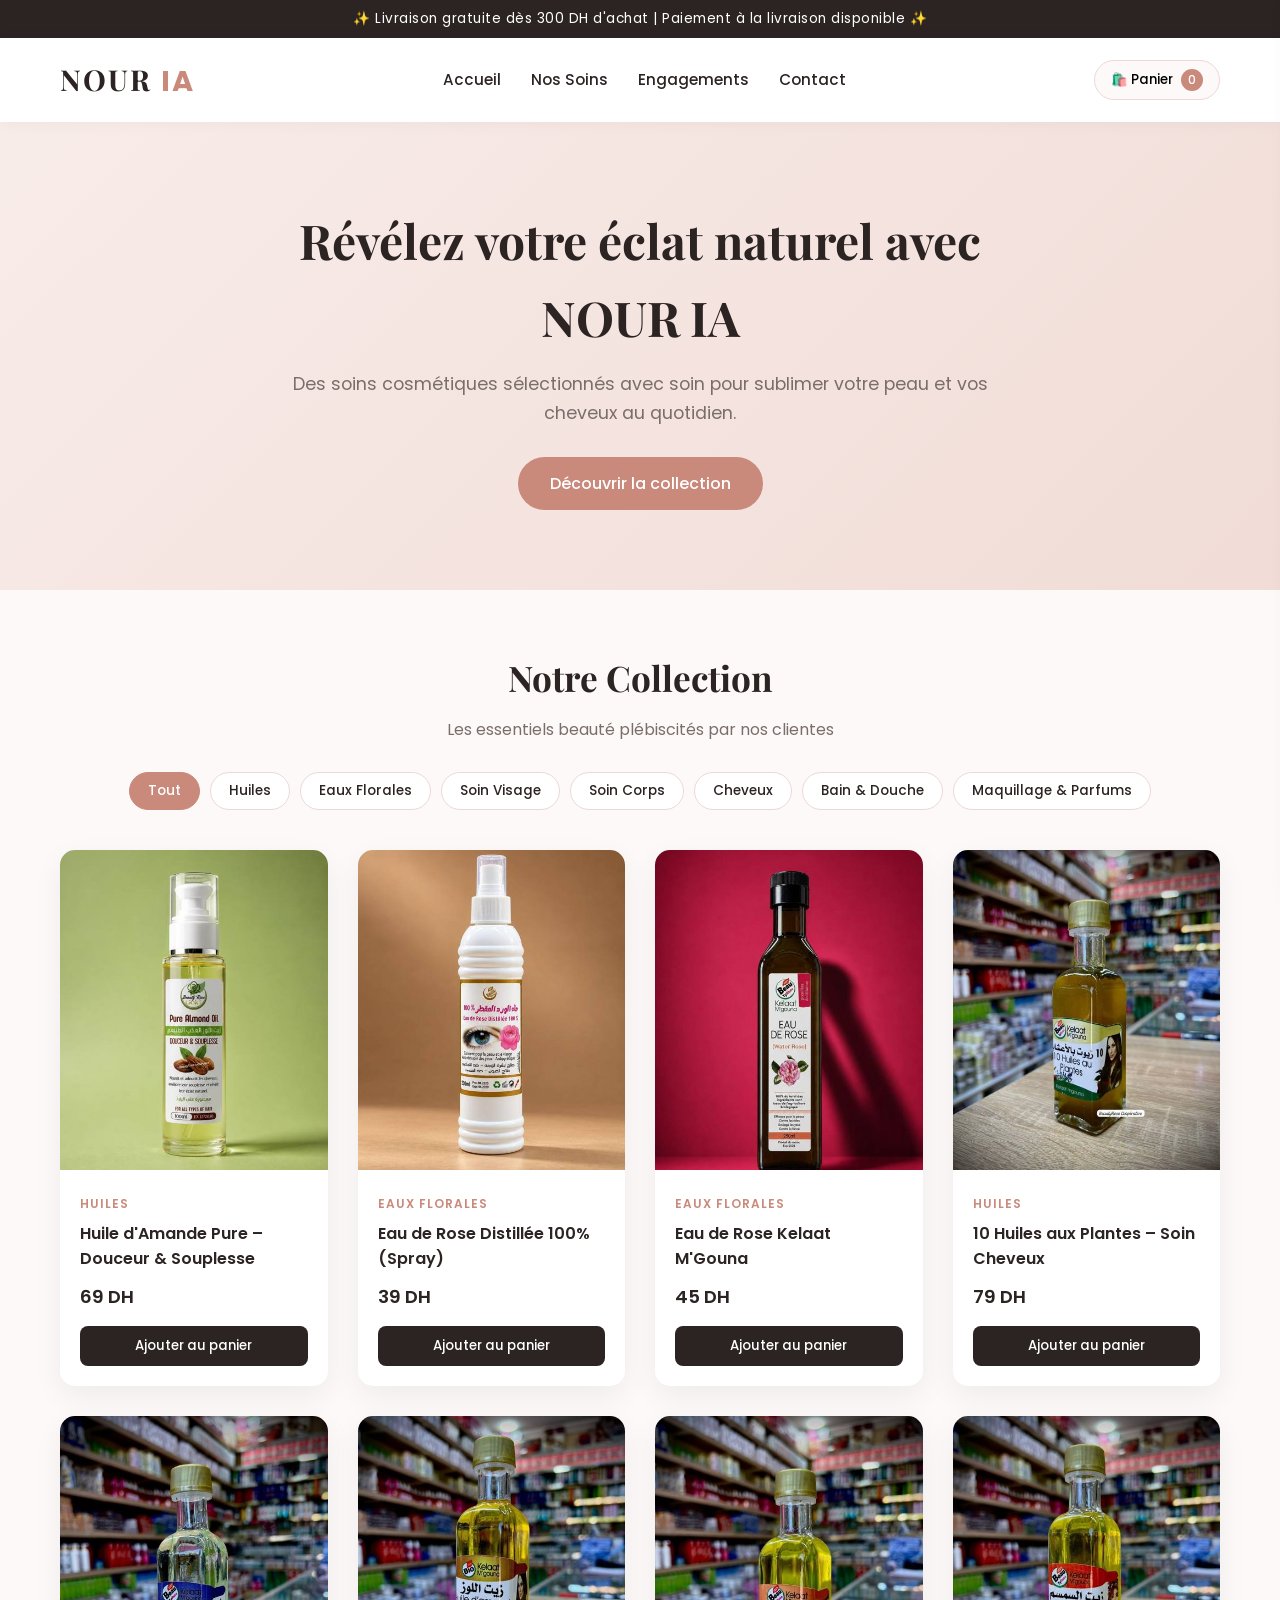
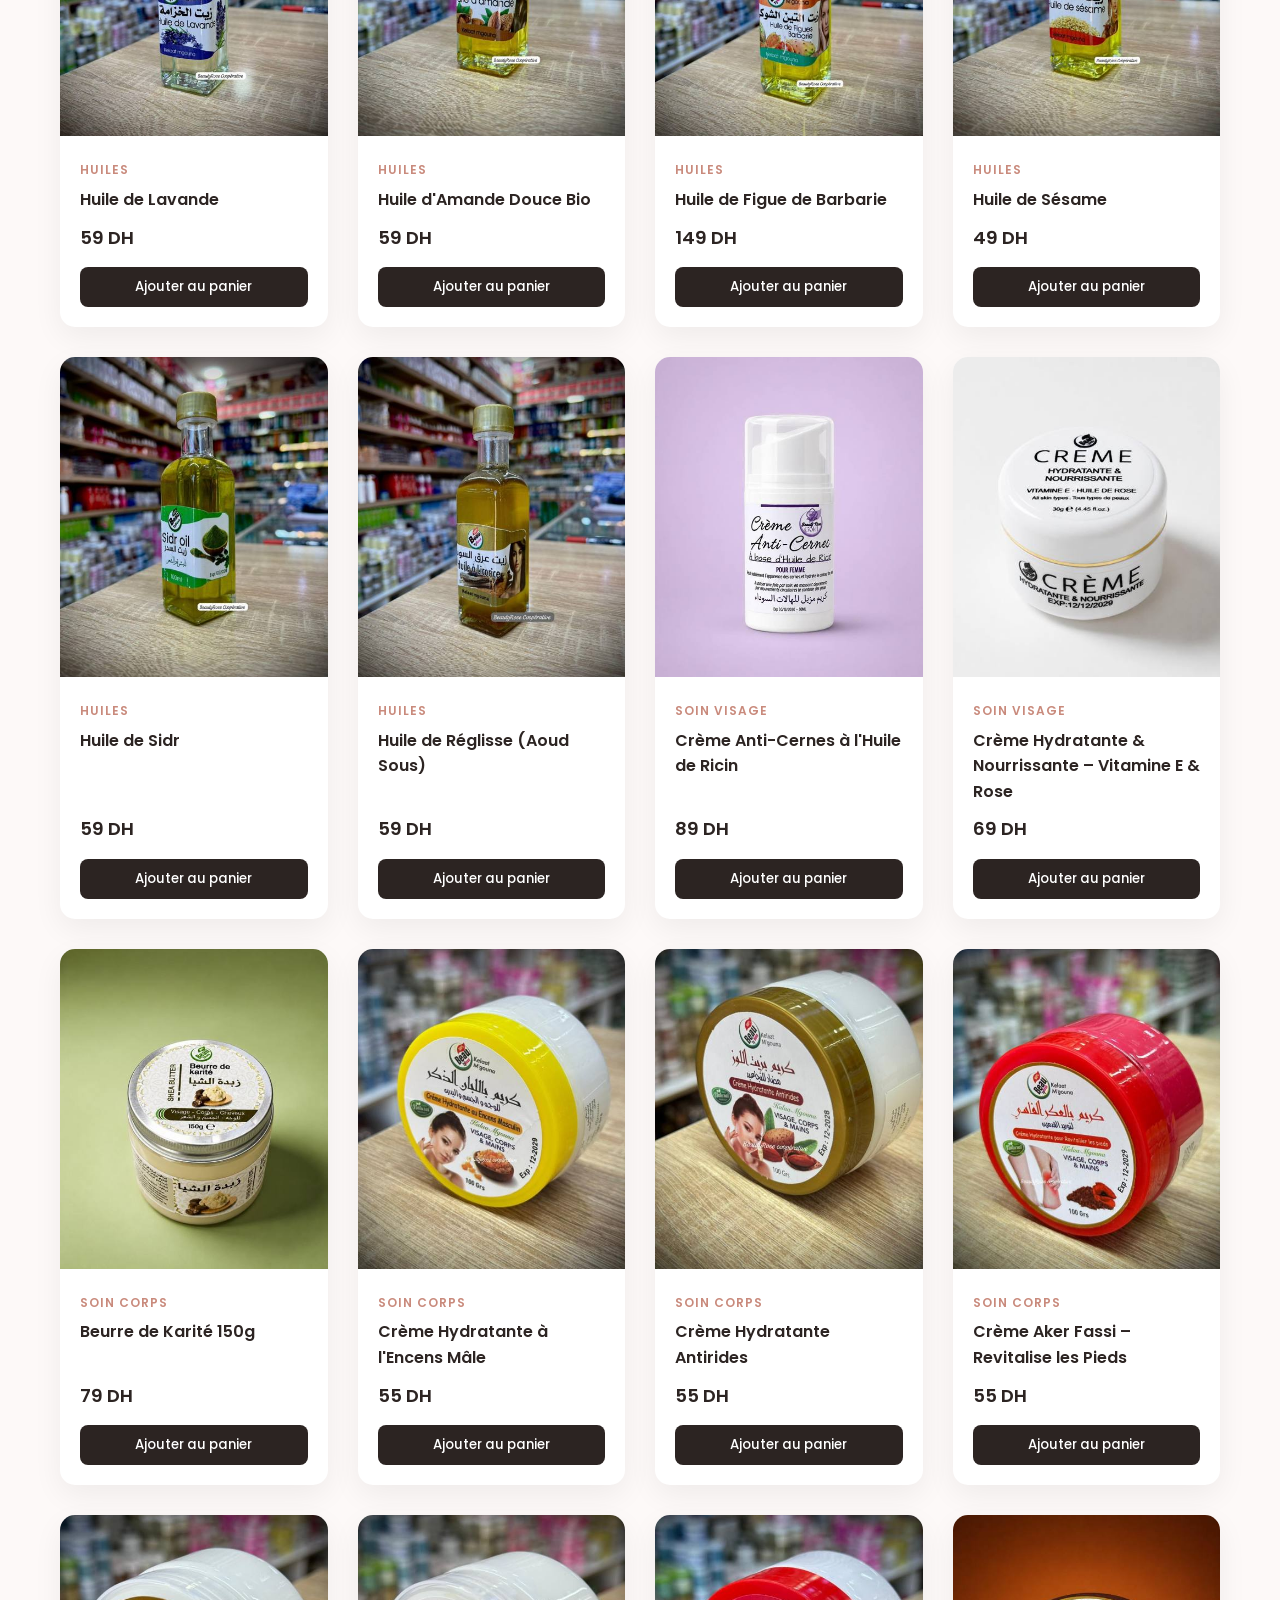
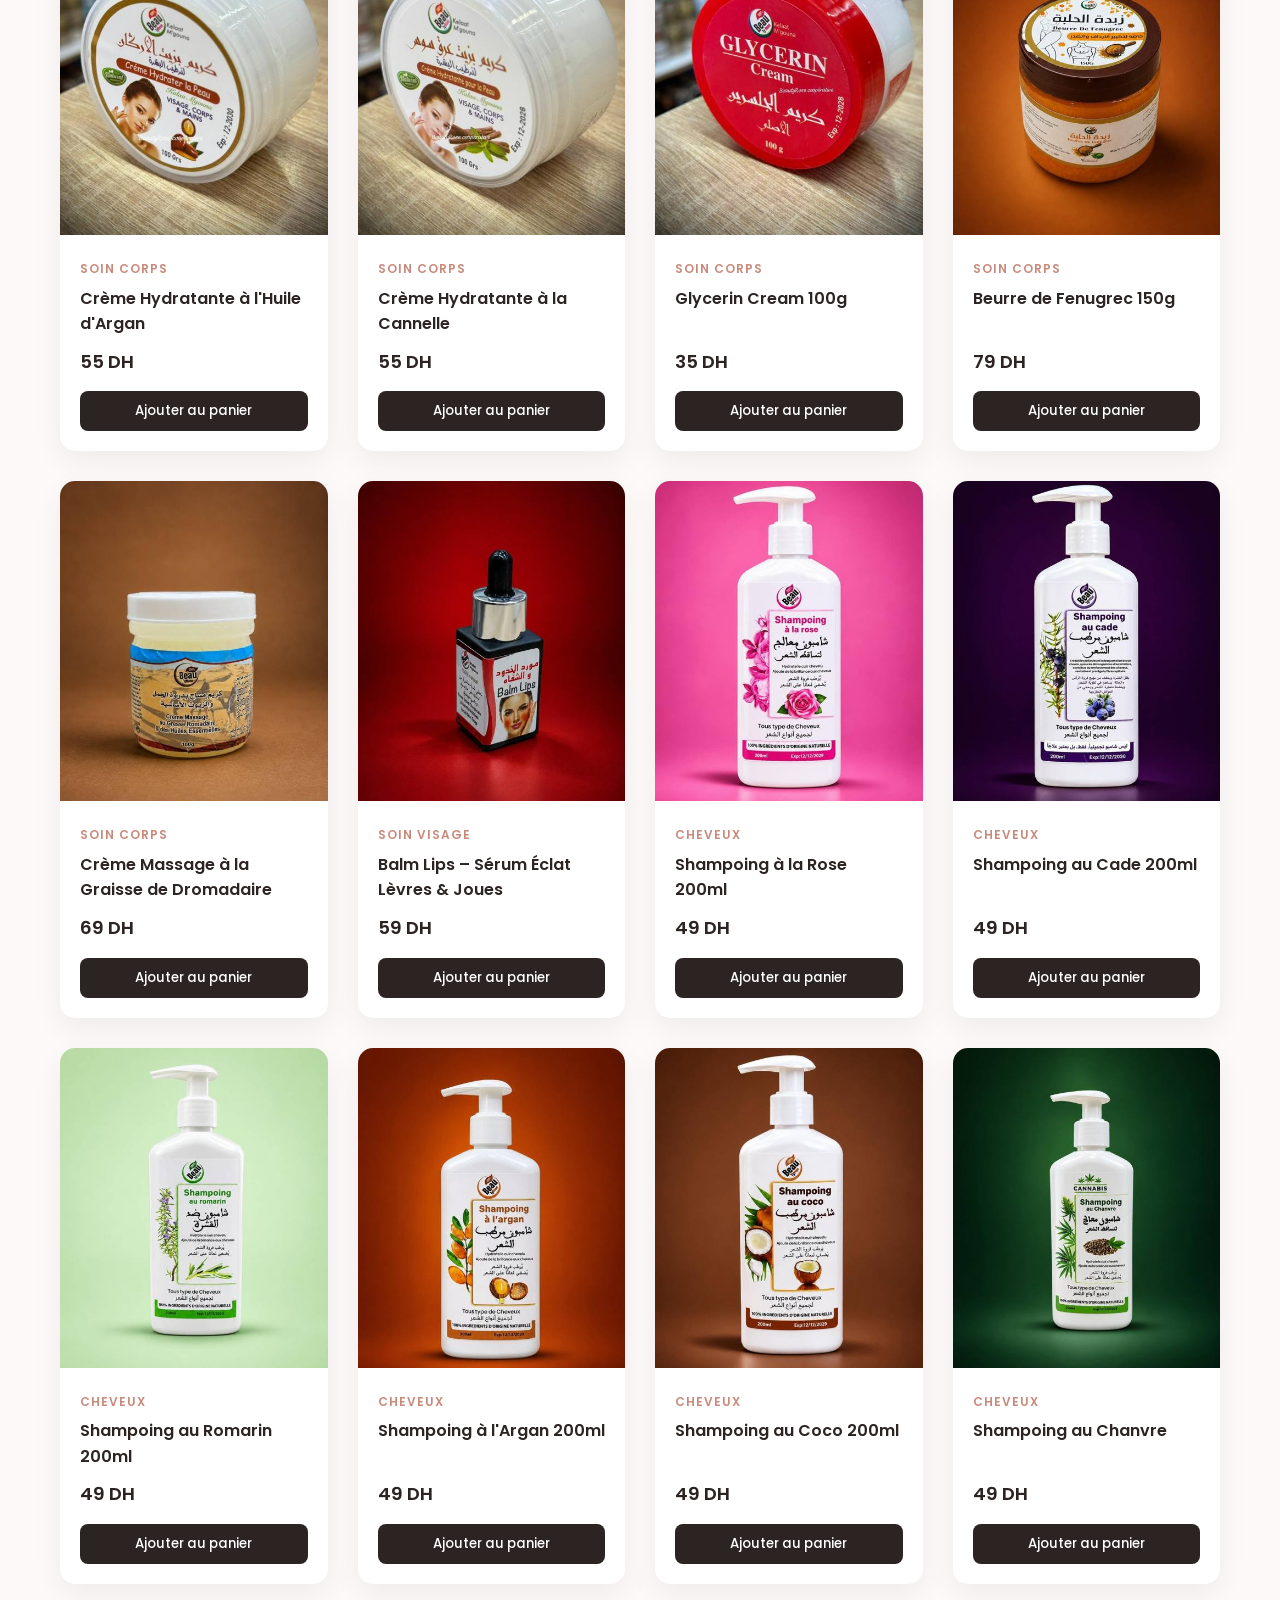
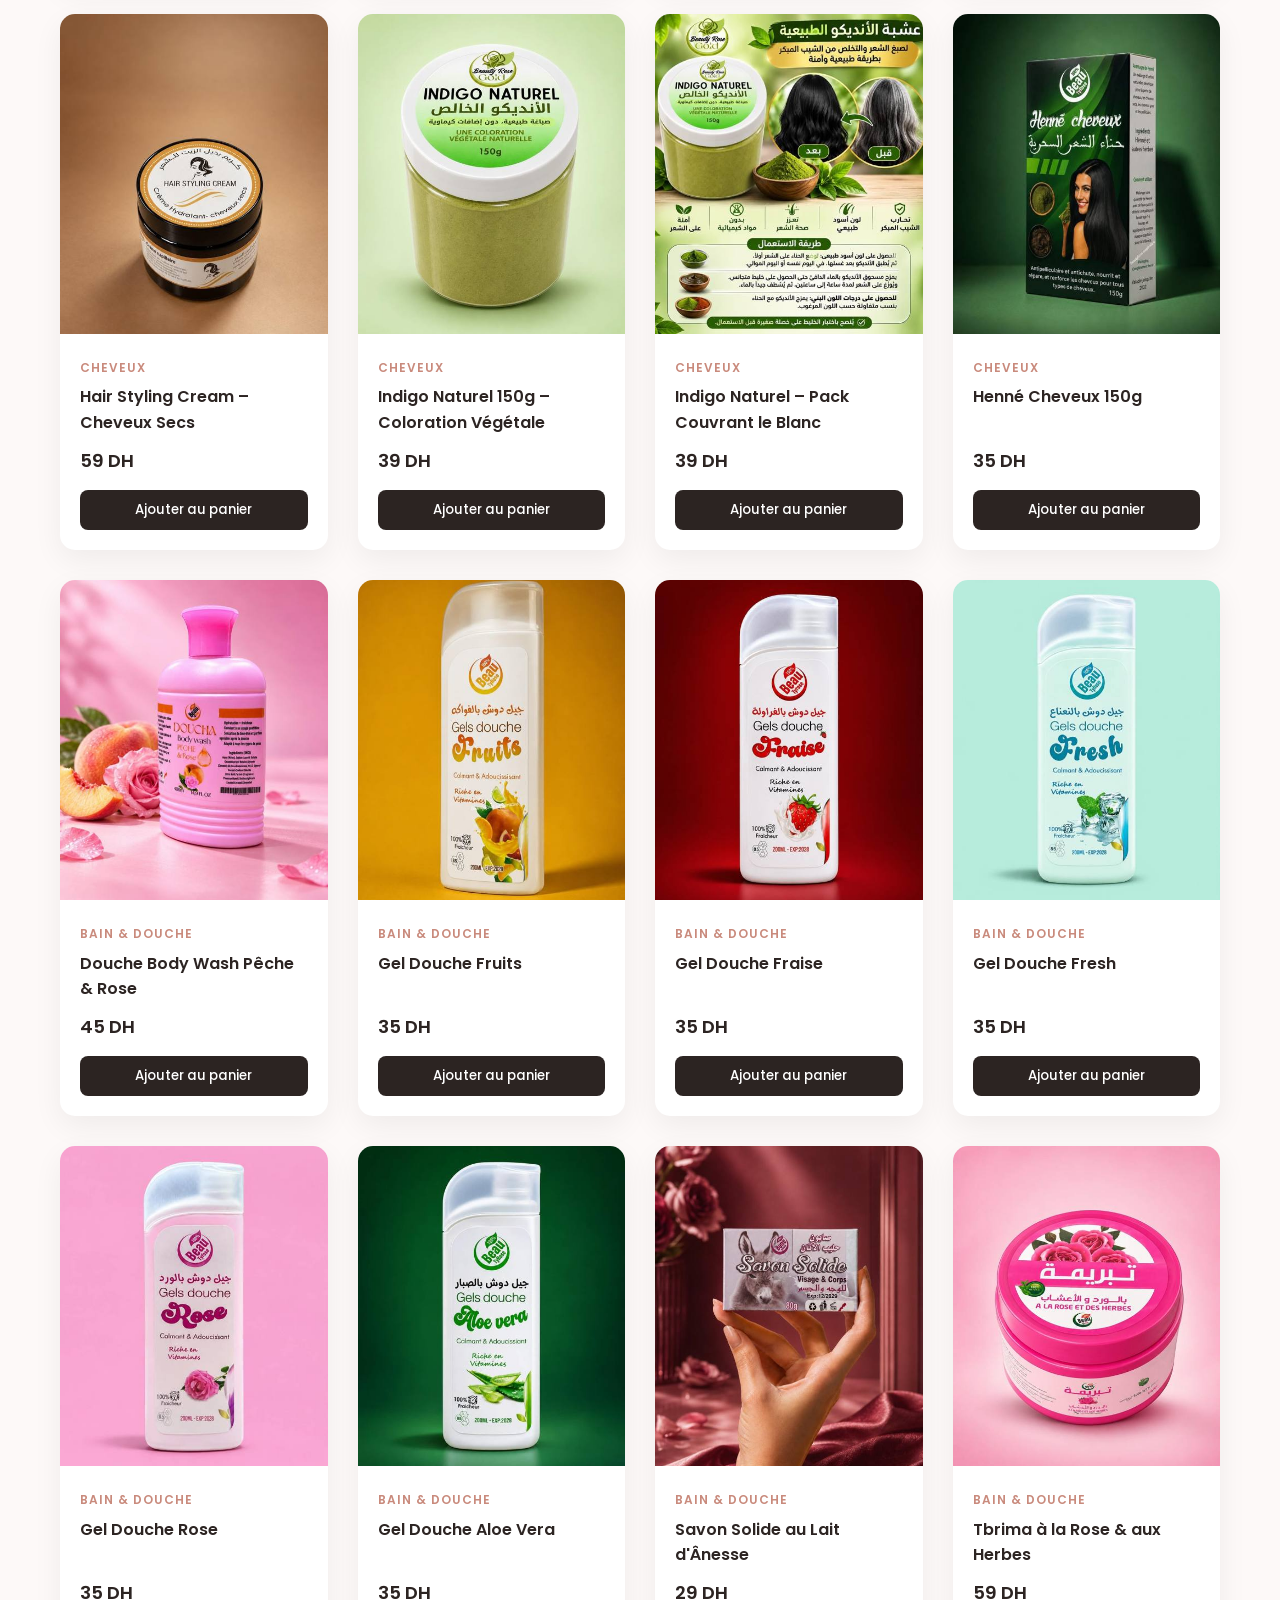
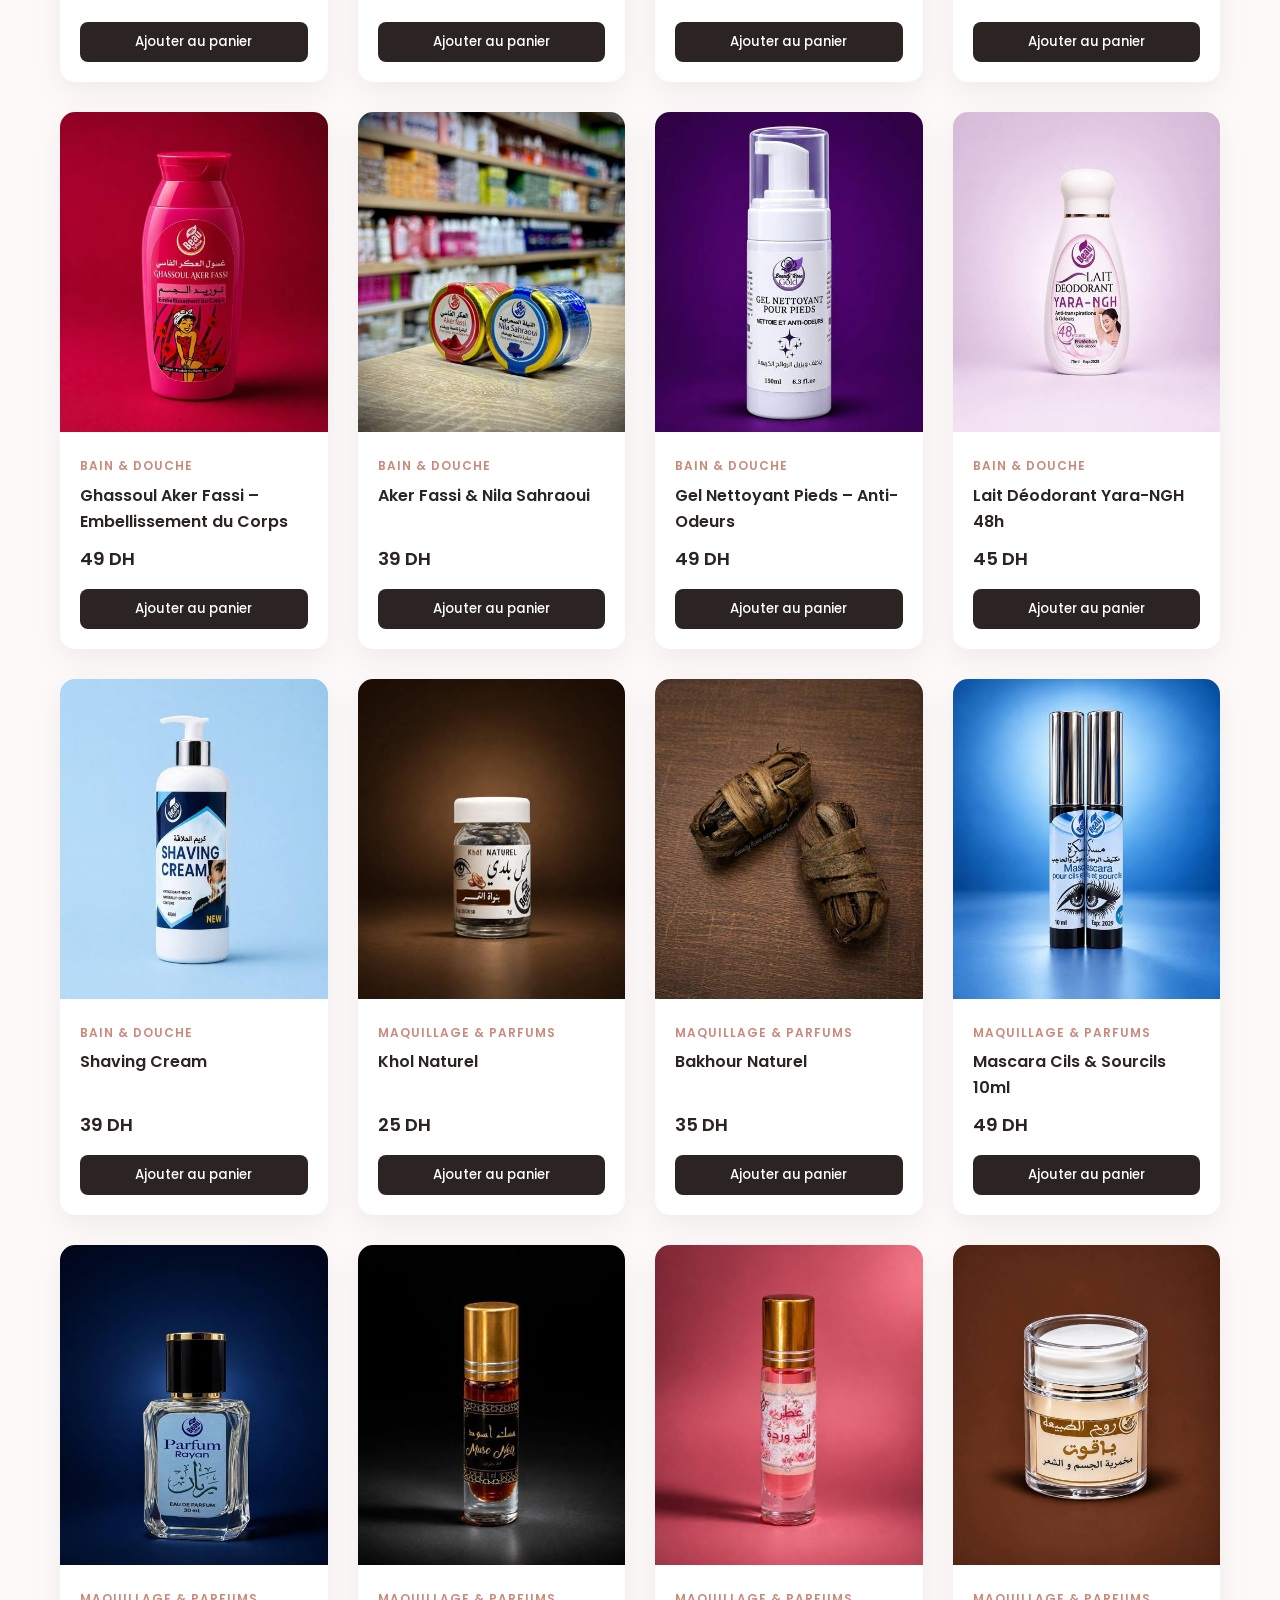
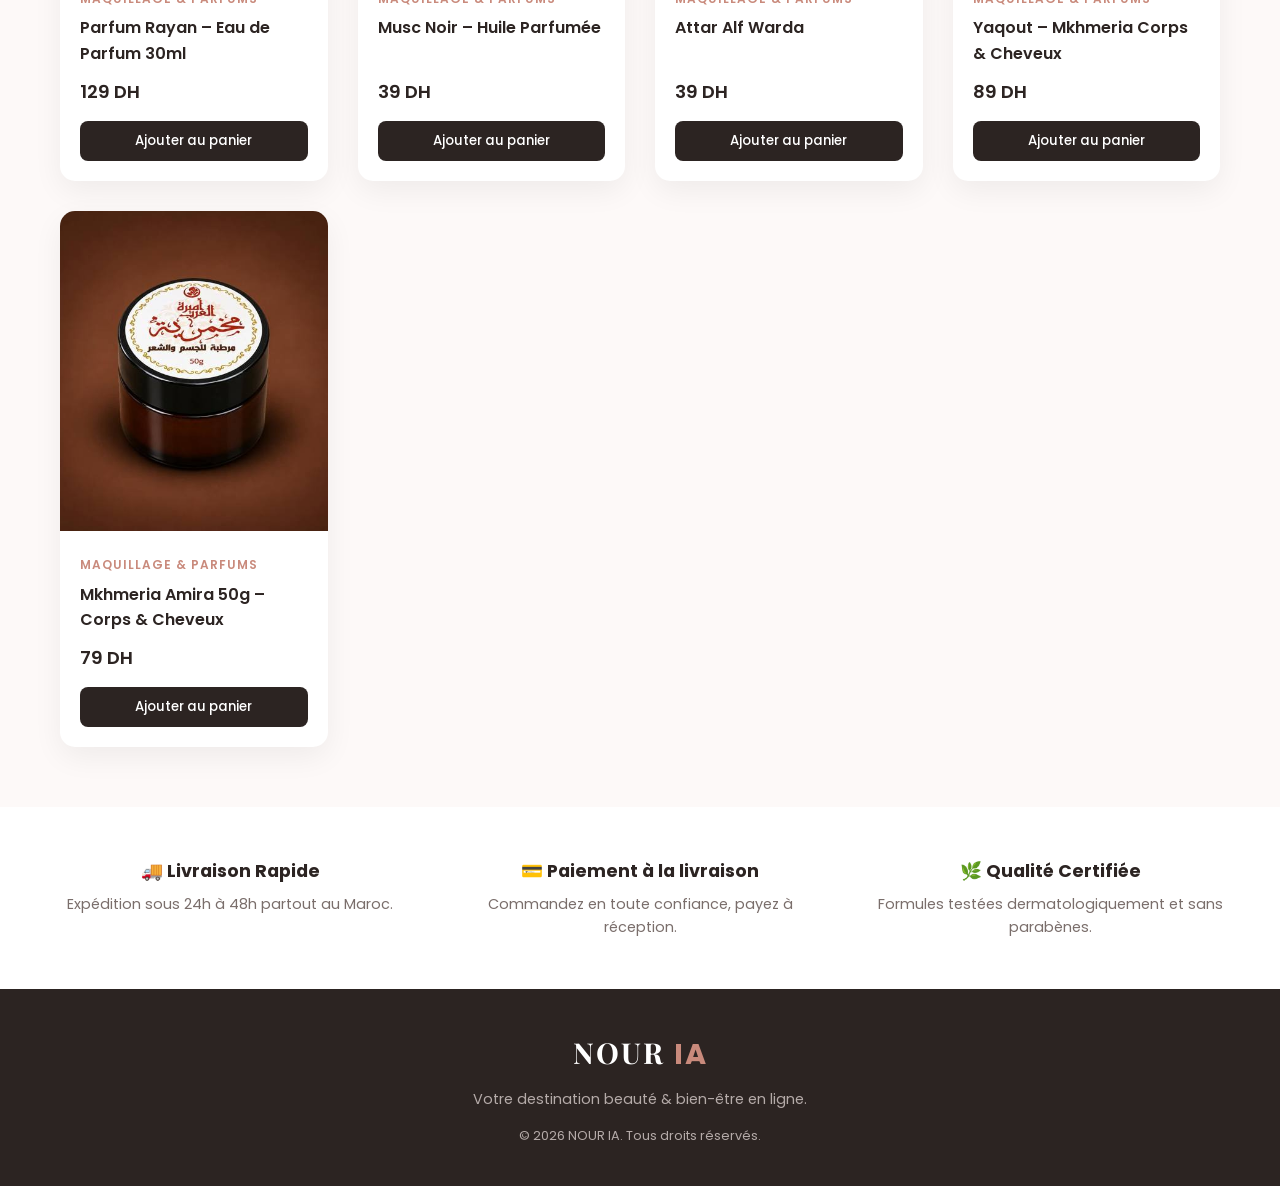
==== index.html.html @ f3f2a292 "Add files via upload" ====
<!DOCTYPE html>
<html lang="fr">
<head>
    <meta charset="UTF-8">
    <meta name="viewport" content="width=device-width, initial-scale=1.0">
    <title>NOUR IA | Boutique Beauté & Soins</title>
    <link href="https://fonts.googleapis.com/css2?family=Playfair+Display:wght@600;700&family=Poppins:wght@300;400;500;600&display=swap" rel="stylesheet">
    <style>
        :root {
            --primary: #c98a7c;
            --primary-dark: #a86c5e;
            --bg-light: #fdf9f8;
            --text-dark: #2c2422;
            --text-muted: #7a6e6b;
            --white: #ffffff;
            --shadow: 0 10px 30px rgba(0, 0, 0, 0.06);
        }
        * { margin: 0; padding: 0; box-sizing: border-box; font-family: 'Poppins', sans-serif; }
        body { background-color: var(--bg-light); color: var(--text-dark); line-height: 1.6; }

        .top-bar { background-color: var(--text-dark); color: var(--white); text-align: center; padding: 8px 15px; font-size: 0.85rem; letter-spacing: 0.5px; }

        header { background-color: var(--white); box-shadow: 0 2px 15px rgba(0,0,0,0.04); position: sticky; top: 0; z-index: 100; }
        .navbar { max-width: 1200px; margin: 0 auto; padding: 18px 20px; display: flex; justify-content: space-between; align-items: center; }
        .logo { font-family: 'Playfair Display', serif; font-size: 1.8rem; font-weight: 700; color: var(--text-dark); text-decoration: none; letter-spacing: 2px; }
        .logo span { color: var(--primary); }
        .nav-links { display: flex; gap: 30px; list-style: none; }
        .nav-links a { text-decoration: none; color: var(--text-dark); font-weight: 500; font-size: 0.95rem; transition: color 0.3s; }
        .nav-links a:hover { color: var(--primary); }
        .cart-btn { background: var(--bg-light); border: 1px solid #eadad6; padding: 8px 16px; border-radius: 25px; cursor: pointer; font-weight: 500; display: flex; align-items: center; gap: 8px; transition: all 0.3s; }
        .cart-btn:hover { background: var(--primary); color: var(--white); border-color: var(--primary); }
        .cart-count { background: var(--primary); color: var(--white); font-size: 0.75rem; padding: 2px 7px; border-radius: 50%; }
        .cart-btn:hover .cart-count { background: var(--white); color: var(--primary); }

        .hero { background: linear-gradient(135deg, #f8ece9 0%, #f1dcd7 100%); padding: 80px 20px; text-align: center; }
        .hero-content { max-width: 700px; margin: 0 auto; }
        .hero h1 { font-family: 'Playfair Display', serif; font-size: 3rem; margin-bottom: 15px; }
        .hero p { color: var(--text-muted); font-size: 1.1rem; margin-bottom: 30px; }
        .btn-primary { display: inline-block; background-color: var(--primary); color: var(--white); padding: 14px 32px; border-radius: 30px; text-decoration: none; font-weight: 500; border: none; cursor: pointer; transition: background 0.3s, transform 0.2s; }
        .btn-primary:hover { background-color: var(--primary-dark); transform: translateY(-2px); }

        .container { max-width: 1200px; margin: 60px auto; padding: 0 20px; }
        .section-title { text-align: center; font-family: 'Playfair Display', serif; font-size: 2.2rem; margin-bottom: 10px; }
        .section-subtitle { text-align: center; color: var(--text-muted); margin-bottom: 30px; }

        /* Filtres */
        .filters { display: flex; flex-wrap: wrap; justify-content: center; gap: 10px; margin-bottom: 40px; }
        .filter-btn { background: var(--white); border: 1px solid #eadad6; color: var(--text-dark); padding: 8px 18px; border-radius: 25px; cursor: pointer; font-size: 0.85rem; font-weight: 500; transition: all 0.3s; }
        .filter-btn:hover, .filter-btn.active { background: var(--primary); border-color: var(--primary); color: var(--white); }

        .products-grid { display: grid; grid-template-columns: repeat(auto-fill, minmax(250px, 1fr)); gap: 30px; }
        .product-card { background: var(--white); border-radius: 15px; overflow: hidden; box-shadow: var(--shadow); transition: transform 0.3s; display: flex; flex-direction: column; }
        .product-card:hover { transform: translateY(-5px); }
        .product-card.hidden { display: none; }
        .product-img { width: 100%; height: 320px; object-fit: cover; object-position: center; background-color: #f4eae8; display: block; }
        .product-info { padding: 20px; flex-grow: 1; display: flex; flex-direction: column; justify-content: space-between; }
        .product-category { font-size: 0.75rem; text-transform: uppercase; color: var(--primary); letter-spacing: 1px; font-weight: 600; }
        .product-title { font-size: 1rem; font-weight: 600; margin: 5px 0 10px; }
        .product-price { font-size: 1.15rem; font-weight: 600; margin-bottom: 15px; }
        .add-to-cart { width: 100%; padding: 10px; background-color: var(--text-dark); color: var(--white); border: none; border-radius: 8px; cursor: pointer; font-weight: 500; transition: background 0.3s; }
        .add-to-cart:hover { background-color: var(--primary); }

        .features { background-color: var(--white); padding: 50px 20px; margin-top: 60px; }
        .features-grid { max-width: 1200px; margin: 0 auto; display: grid; grid-template-columns: repeat(auto-fit, minmax(250px, 1fr)); gap: 30px; text-align: center; }
        .feature-box h3 { margin-bottom: 8px; font-size: 1.1rem; }
        .feature-box p { color: var(--text-muted); font-size: 0.9rem; }

        .cart-modal { position: fixed; top: 0; right: -400px; width: 100%; max-width: 380px; height: 100vh; background: var(--white); box-shadow: -5px 0 25px rgba(0,0,0,0.1); z-index: 1000; padding: 25px; display: flex; flex-direction: column; transition: right 0.35s ease; }
        .cart-modal.open { right: 0; }
        .cart-header { display: flex; justify-content: space-between; align-items: center; border-bottom: 1px solid #eee; padding-bottom: 15px; margin-bottom: 20px; }
        .close-cart { background: none; border: none; font-size: 1.5rem; cursor: pointer; }
        .cart-items { flex-grow: 1; overflow-y: auto; }
        .cart-item { display: flex; justify-content: space-between; align-items: center; margin-bottom: 15px; padding-bottom: 10px; border-bottom: 1px solid #f5f5f5; }
        .cart-footer { border-top: 1px solid #eee; padding-top: 15px; }
        .cart-total { display: flex; justify-content: space-between; font-weight: 600; font-size: 1.1rem; margin-bottom: 15px; }

        footer { background-color: var(--text-dark); color: var(--white); text-align: center; padding: 40px 20px; }
        footer .logo { color: var(--white); display: block; margin-bottom: 10px; }
        footer p { color: #b5aba9; font-size: 0.9rem; }

        @media (max-width: 768px) {
            .nav-links { display: none; }
            .hero h1 { font-size: 2.2rem; }
            .products-grid { grid-template-columns: repeat(2, 1fr); gap: 14px; }
            .product-img { height: 200px; }
            .product-info { padding: 12px; }
            .product-title { font-size: 0.85rem; }
        }
    </style>
</head>
<body>

    <div class="top-bar">
        ✨ Livraison gratuite dès 300 DH d'achat | Paiement à la livraison disponible ✨
    </div>

    <header>
        <nav class="navbar">
            <a href="#" class="logo">NOUR <span>IA</span></a>
            <ul class="nav-links">
                <li><a href="#accueil">Accueil</a></li>
                <li><a href="#produits">Nos Soins</a></li>
                <li><a href="#avantages">Engagements</a></li>
                <li><a href="#contact">Contact</a></li>
            </ul>
            <button class="cart-btn" onclick="toggleCart()">
                🛍️ Panier <span class="cart-count" id="cart-count">0</span>
            </button>
        </nav>
    </header>

    <section class="hero" id="accueil">
        <div class="hero-content">
            <h1>Révélez votre éclat naturel avec NOUR IA</h1>
            <p>Des soins cosmétiques sélectionnés avec soin pour sublimer votre peau et vos cheveux au quotidien.</p>
            <a href="#produits" class="btn-primary">Découvrir la collection</a>
        </div>
    </section>

    <main class="container" id="produits">
        <h2 class="section-title">Notre Collection</h2>
        <p class="section-subtitle">Les essentiels beauté plébiscités par nos clientes</p>

        <div class="filters" id="filters">
            <button class="filter-btn active" data-filter="all">Tout</button><button class="filter-btn" data-filter="Huiles">Huiles</button><button class="filter-btn" data-filter="Eaux Florales">Eaux Florales</button><button class="filter-btn" data-filter="Soin Visage">Soin Visage</button><button class="filter-btn" data-filter="Soin Corps">Soin Corps</button><button class="filter-btn" data-filter="Cheveux">Cheveux</button><button class="filter-btn" data-filter="Bain &amp; Douche">Bain &amp; Douche</button><button class="filter-btn" data-filter="Maquillage &amp; Parfums">Maquillage &amp; Parfums</button>
        </div>

        <div class="products-grid" id="products-grid">
            <div class="product-card" data-cat="Huiles">
                <img src="[data-uri]" alt="Huile d&#x27;Amande Pure – Douceur &amp; Souplesse" class="product-img" loading="lazy">
                <div class="product-info">
                    <div>
                        <span class="product-category">Huiles</span>
                        <h3 class="product-title">Huile d&#x27;Amande Pure – Douceur &amp; Souplesse</h3>
                    </div>
                    <div>
                        <div class="product-price">69 DH</div>
                        <button class="add-to-cart" data-name="Huile d&#x27;Amande Pure – Douceur &amp; Souplesse" data-price="69">Ajouter au panier</button>
                    </div>
                </div>
            </div>
            <div class="product-card" data-cat="Eaux Florales">
                <img src="[data-uri]" alt="Eau de Rose Distillée 100% (Spray)" class="product-img" loading="lazy">
                <div class="product-info">
                    <div>
                        <span class="product-category">Eaux Florales</span>
                        <h3 class="product-title">Eau de Rose Distillée 100% (Spray)</h3>
                    </div>
                    <div>
                        <div class="product-price">39 DH</div>
                        <button class="add-to-cart" data-name="Eau de Rose Distillée 100% (Spray)" data-price="39">Ajouter au panier</button>
                    </div>
                </div>
            </div>
            <div class="product-card" data-cat="Eaux Florales">
                <img src="[data-uri]" alt="Eau de Rose Kelaat M&#x27;Gouna" class="product-img" loading="lazy">
                <div class="product-info">
                    <div>
                        <span class="product-category">Eaux Florales</span>
                        <h3 class="product-title">Eau de Rose Kelaat M&#x27;Gouna</h3>
                    </div>
                    <div>
                        <div class="product-price">45 DH</div>
                        <button class="add-to-cart" data-name="Eau de Rose Kelaat M&#x27;Gouna" data-price="45">Ajouter au panier</button>
                    </div>
                </div>
            </div>
            <div class="product-card" data-cat="Huiles">
                <img src="[data-uri]" alt="10 Huiles aux Plantes – Soin Cheveux" class="product-img" loading="lazy">
                <div class="product-info">
                    <div>
                        <span class="product-category">Huiles</span>
                        <h3 class="product-title">10 Huiles aux Plantes – Soin Cheveux</h3>
                    </div>
                    <div>
                        <div class="product-price">79 DH</div>
                        <button class="add-to-cart" data-name="10 Huiles aux Plantes – Soin Cheveux" data-price="79">Ajouter au panier</button>
                    </div>
                </div>
            </div>
            <div class="product-card" data-cat="Huiles">
                <img src="[data-uri]" alt="Huile de Lavande" class="product-img" loading="lazy">
                <div class="product-info">
                    <div>
                        <span class="product-category">Huiles</span>
                        <h3 class="product-title">Huile de Lavande</h3>
                    </div>
                    <div>
                        <div class="product-price">59 DH</div>
                        <button class="add-to-cart" data-name="Huile de Lavande" data-price="59">Ajouter au panier</button>
                    </div>
                </div>
            </div>
            <div class="product-card" data-cat="Huiles">
                <img src="[data-uri]" alt="Huile d&#x27;Amande Douce Bio" class="product-img" loading="lazy">
                <div class="product-info">
                    <div>
                        <span class="product-category">Huiles</span>
                        <h3 class="product-title">Huile d&#x27;Amande Douce Bio</h3>
                    </div>
                    <div>
                        <div class="product-price">59 DH</div>
                        <button class="add-to-cart" data-name="Huile d&#x27;Amande Douce Bio" data-price="59">Ajouter au panier</button>
                    </div>
                </div>
            </div>
            <div class="product-card" data-cat="Huiles">
                <img src="[data-uri]" alt="Huile de Figue de Barbarie" class="product-img" loading="lazy">
                <div class="product-info">
                    <div>
                        <span class="product-category">Huiles</span>
                        <h3 class="product-title">Huile de Figue de Barbarie</h3>
                    </div>
                    <div>
                        <div class="product-price">149 DH</div>
                        <button class="add-to-cart" data-name="Huile de Figue de Barbarie" data-price="149">Ajouter au panier</button>
                    </div>
                </div>
            </div>
            <div class="product-card" data-cat="Huiles">
                <img src="[data-uri]" alt="Huile de Sésame" class="product-img" loading="lazy">
                <div class="product-info">
                    <div>
                        <span class="product-category">Huiles</span>
                        <h3 class="product-title">Huile de Sésame</h3>
                    </div>
                    <div>
                        <div class="product-price">49 DH</div>
                        <button class="add-to-cart" data-name="Huile de Sésame" data-price="49">Ajouter au panier</button>
                    </div>
                </div>
            </div>
            <div class="product-card" data-cat="Huiles">
                <img src="[data-uri]" alt="Huile de Sidr" class="product-img" loading="lazy">
                <div class="product-info">
                    <div>
                        <span class="product-category">Huiles</span>
                        <h3 class="product-title">Huile de Sidr</h3>
                    </div>
                    <div>
                        <div class="product-price">59 DH</div>
                        <button class="add-to-cart" data-name="Huile de Sidr" data-price="59">Ajouter au panier</button>
                    </div>
                </div>
            </div>
            <div class="product-card" data-cat="Huiles">
                <img src="[data-uri]" alt="Huile de Réglisse (Aoud Sous)" class="product-img" loading="lazy">
                <div class="product-info">
                    <div>
                        <span class="product-category">Huiles</span>
                        <h3 class="product-title">Huile de Réglisse (Aoud Sous)</h3>
                    </div>
                    <div>
                        <div class="product-price">59 DH</div>
                        <button class="add-to-cart" data-name="Huile de Réglisse (Aoud Sous)" data-price="59">Ajouter au panier</button>
                    </div>
                </div>
            </div>
            <div class="product-card" data-cat="Soin Visage">
                <img src="[data-uri]" alt="Crème Anti-Cernes à l&#x27;Huile de Ricin" class="product-img" loading="lazy">
                <div class="product-info">
                    <div>
                        <span class="product-category">Soin Visage</span>
                        <h3 class="product-title">Crème Anti-Cernes à l&#x27;Huile de Ricin</h3>
                    </div>
                    <div>
                        <div class="product-price">89 DH</div>
                        <button class="add-to-cart" data-name="Crème Anti-Cernes à l&#x27;Huile de Ricin" data-price="89">Ajouter au panier</button>
                    </div>
                </div>
            </div>
            <div class="product-card" data-cat="Soin Visage">
                <img src="[data-uri]" alt="Crème Hydratante &amp; Nourrissante – Vitamine E &amp; Rose" class="product-img" loading="lazy">
                <div class="product-info">
                    <div>
                        <span class="product-category">Soin Visage</span>
                        <h3 class="product-title">Crème Hydratante &amp; Nourrissante – Vitamine E &amp; Rose</h3>
                    </div>
                    <div>
                        <div class="product-price">69 DH</div>
                        <button class="add-to-cart" data-name="Crème Hydratante &amp; Nourrissante – Vitamine E &amp; Rose" data-price="69">Ajouter au panier</button>
                    </div>
                </div>
            </div>
            <div class="product-card" data-cat="Soin Corps">
                <img src="[data-uri]" alt="Beurre de Karité 150g" class="product-img" loading="lazy">
                <div class="product-info">
                    <div>
                        <span class="product-category">Soin Corps</span>
                        <h3 class="product-title">Beurre de Karité 150g</h3>
                    </div>
                    <div>
                        <div class="product-price">79 DH</div>
                        <button class="add-to-cart" data-name="Beurre de Karité 150g" data-price="79">Ajouter au panier</button>
                    </div>
                </div>
            </div>
            <div class="product-card" data-cat="Soin Corps">
                <img src="[data-uri]" alt="Crème Hydratante à l&#x27;Encens Mâle" class="product-img" loading="lazy">
                <div class="product-info">
                    <div>
                        <span class="product-category">Soin Corps</span>
                        <h3 class="product-title">Crème Hydratante à l&#x27;Encens Mâle</h3>
                    </div>
                    <div>
                        <div class="product-price">55 DH</div>
                        <button class="add-to-cart" data-name="Crème Hydratante à l&#x27;Encens Mâle" data-price="55">Ajouter au panier</button>
                    </div>
                </div>
            </div>
            <div class="product-card" data-cat="Soin Corps">
                <img src="[data-uri]" alt="Crème Hydratante Antirides" class="product-img" loading="lazy">
                <div class="product-info">
                    <div>
                        <span class="product-category">Soin Corps</span>
                        <h3 class="product-title">Crème Hydratante Antirides</h3>
                    </div>
                    <div>
                        <div class="product-price">55 DH</div>
                        <button class="add-to-cart" data-name="Crème Hydratante Antirides" data-price="55">Ajouter au panier</button>
                    </div>
                </div>
            </div>
            <div class="product-card" data-cat="Soin Corps">
                <img src="[data-uri]" alt="Crème Aker Fassi – Revitalise les Pieds" class="product-img" loading="lazy">
                <div class="product-info">
                    <div>
                        <span class="product-category">Soin Corps</span>
                        <h3 class="product-title">Crème Aker Fassi – Revitalise les Pieds</h3>
                    </div>
                    <div>
                        <div class="product-price">55 DH</div>
                        <button class="add-to-cart" data-name="Crème Aker Fassi – Revitalise les Pieds" data-price="55">Ajouter au panier</button>
                    </div>
                </div>
            </div>
            <div class="product-card" data-cat="Soin Corps">
                <img src="[data-uri]" alt="Crème Hydratante à l&#x27;Huile d&#x27;Argan" class="product-img" loading="lazy">
                <div class="product-info">
                    <div>
                        <span class="product-category">Soin Corps</span>
                        <h3 class="product-title">Crème Hydratante à l&#x27;Huile d&#x27;Argan</h3>
                    </div>
                    <div>
                        <div class="product-price">55 DH</div>
                        <button class="add-to-cart" data-name="Crème Hydratante à l&#x27;Huile d&#x27;Argan" data-price="55">Ajouter au panier</button>
                    </div>
                </div>
            </div>
            <div class="product-card" data-cat="Soin Corps">
                <img src="[data-uri]" alt="Crème Hydratante à la Cannelle" class="product-img" loading="lazy">
                <div class="product-info">
                    <div>
                        <span class="product-category">Soin Corps</span>
                        <h3 class="product-title">Crème Hydratante à la Cannelle</h3>
                    </div>
                    <div>
                        <div class="product-price">55 DH</div>
                        <button class="add-to-cart" data-name="Crème Hydratante à la Cannelle" data-price="55">Ajouter au panier</button>
                    </div>
                </div>
            </div>
            <div class="product-card" data-cat="Soin Corps">
                <img src="[data-uri]" alt="Glycerin Cream 100g" class="product-img" loading="lazy">
                <div class="product-info">
                    <div>
                        <span class="product-category">Soin Corps</span>
                        <h3 class="product-title">Glycerin Cream 100g</h3>
                    </div>
                    <div>
                        <div class="product-price">35 DH</div>
                        <button class="add-to-cart" data-name="Glycerin Cream 100g" data-price="35">Ajouter au panier</button>
                    </div>
                </div>
            </div>
            <div class="product-card" data-cat="Soin Corps">
                <img src="[data-uri]" alt="Beurre de Fenugrec 150g" class="product-img" loading="lazy">
                <div class="product-info">
                    <div>
                        <span class="product-category">Soin Corps</span>
                        <h3 class="product-title">Beurre de Fenugrec 150g</h3>
                    </div>
                    <div>
                        <div class="product-price">79 DH</div>
                        <button class="add-to-cart" data-name="Beurre de Fenugrec 150g" data-price="79">Ajouter au panier</button>
                    </div>
                </div>
            </div>
            <div class="product-card" data-cat="Soin Corps">
                <img src="[data-uri]" alt="Crème Massage à la Graisse de Dromadaire" class="product-img" loading="lazy">
                <div class="product-info">
                    <div>
                        <span class="product-category">Soin Corps</span>
                        <h3 class="product-title">Crème Massage à la Graisse de Dromadaire</h3>
                    </div>
                    <div>
                        <div class="product-price">69 DH</div>
                        <button class="add-to-cart" data-name="Crème Massage à la Graisse de Dromadaire" data-price="69">Ajouter au panier</button>
                    </div>
                </div>
            </div>
            <div class="product-card" data-cat="Soin Visage">
                <img src="[data-uri]" alt="Balm Lips – Sérum Éclat Lèvres &amp; Joues" class="product-img" loading="lazy">
                <div class="product-info">
                    <div>
                        <span class="product-category">Soin Visage</span>
                        <h3 class="product-title">Balm Lips – Sérum Éclat Lèvres &amp; Joues</h3>
                    </div>
                    <div>
                        <div class="product-price">59 DH</div>
                        <button class="add-to-cart" data-name="Balm Lips – Sérum Éclat Lèvres &amp; Joues" data-price="59">Ajouter au panier</button>
                    </div>
                </div>
            </div>
            <div class="product-card" data-cat="Cheveux">
                <img src="[data-uri]" alt="Shampoing à la Rose 200ml" class="product-img" loading="lazy">
                <div class="product-info">
                    <div>
                        <span class="product-category">Cheveux</span>
                        <h3 class="product-title">Shampoing à la Rose 200ml</h3>
                    </div>
                    <div>
                        <div class="product-price">49 DH</div>
                        <button class="add-to-cart" data-name="Shampoing à la Rose 200ml" data-price="49">Ajouter au panier</button>
                    </div>
                </div>
            </div>
            <div class="product-card" data-cat="Cheveux">
                <img src="[data-uri]" alt="Shampoing au Cade 200ml" class="product-img" loading="lazy">
                <div class="product-info">
                    <div>
                        <span class="product-category">Cheveux</span>
                        <h3 class="product-title">Shampoing au Cade 200ml</h3>
                    </div>
                    <div>
                        <div class="product-price">49 DH</div>
                        <button class="add-to-cart" data-name="Shampoing au Cade 200ml" data-price="49">Ajouter au panier</button>
                    </div>
                </div>
            </div>
            <div class="product-card" data-cat="Cheveux">
                <img src="[data-uri]" alt="Shampoing au Romarin 200ml" class="product-img" loading="lazy">
                <div class="product-info">
                    <div>
                        <span class="product-category">Cheveux</span>
                        <h3 class="product-title">Shampoing au Romarin 200ml</h3>
                    </div>
                    <div>
                        <div class="product-price">49 DH</div>
                        <button class="add-to-cart" data-name="Shampoing au Romarin 200ml" data-price="49">Ajouter au panier</button>
                    </div>
                </div>
            </div>
            <div class="product-card" data-cat="Cheveux">
                <img src="[data-uri]" alt="Shampoing à l&#x27;Argan 200ml" class="product-img" loading="lazy">
                <div class="product-info">
                    <div>
                        <span class="product-category">Cheveux</span>
                        <h3 class="product-title">Shampoing à l&#x27;Argan 200ml</h3>
                    </div>
                    <div>
                        <div class="product-price">49 DH</div>
                        <button class="add-to-cart" data-name="Shampoing à l&#x27;Argan 200ml" data-price="49">Ajouter au panier</button>
                    </div>
                </div>
            </div>
            <div class="product-card" data-cat="Cheveux">
                <img src="[data-uri]" alt="Shampoing au Coco 200ml" class="product-img" loading="lazy">
                <div class="product-info">
                    <div>
                        <span class="product-category">Cheveux</span>
                        <h3 class="product-title">Shampoing au Coco 200ml</h3>
                    </div>
                    <div>
                        <div class="product-price">49 DH</div>
                        <button class="add-to-cart" data-name="Shampoing au Coco 200ml" data-price="49">Ajouter au panier</button>
                    </div>
                </div>
            </div>
            <div class="product-card" data-cat="Cheveux">
                <img src="[data-uri]" alt="Shampoing au Chanvre" class="product-img" loading="lazy">
                <div class="product-info">
                    <div>
                        <span class="product-category">Cheveux</span>
                        <h3 class="product-title">Shampoing au Chanvre</h3>
                    </div>
                    <div>
                        <div class="product-price">49 DH</div>
                        <button class="add-to-cart" data-name="Shampoing au Chanvre" data-price="49">Ajouter au panier</button>
                    </div>
                </div>
            </div>
            <div class="product-card" data-cat="Cheveux">
                <img src="[data-uri]" alt="Hair Styling Cream – Cheveux Secs" class="product-img" loading="lazy">
                <div class="product-info">
                    <div>
                        <span class="product-category">Cheveux</span>
                        <h3 class="product-title">Hair Styling Cream – Cheveux Secs</h3>
                    </div>
                    <div>
                        <div class="product-price">59 DH</div>
                        <button class="add-to-cart" data-name="Hair Styling Cream – Cheveux Secs" data-price="59">Ajouter au panier</button>
                    </div>
                </div>
            </div>
            <div class="product-card" data-cat="Cheveux">
                <img src="[data-uri]" alt="Indigo Naturel 150g – Coloration Végétale" class="product-img" loading="lazy">
                <div class="product-info">
                    <div>
                        <span class="product-category">Cheveux</span>
                        <h3 class="product-title">Indigo Naturel 150g – Coloration Végétale</h3>
                    </div>
                    <div>
                        <div class="product-price">39 DH</div>
                        <button class="add-to-cart" data-name="Indigo Naturel 150g – Coloration Végétale" data-price="39">Ajouter au panier</button>
                    </div>
                </div>
            </div>
            <div class="product-card" data-cat="Cheveux">
                <img src="[data-uri]" alt="Indigo Naturel – Pack Couvrant le Blanc" class="product-img" loading="lazy">
                <div class="product-info">
                    <div>
                        <span class="product-category">Cheveux</span>
                        <h3 class="product-title">Indigo Naturel – Pack Couvrant le Blanc</h3>
                    </div>
                    <div>
                        <div class="product-price">39 DH</div>
                        <button class="add-to-cart" data-name="Indigo Naturel – Pack Couvrant le Blanc" data-price="39">Ajouter au panier</button>
                    </div>
                </div>
            </div>
            <div class="product-card" data-cat="Cheveux">
                <img src="[data-uri]" alt="Henné Cheveux 150g" class="product-img" loading="lazy">
                <div class="product-info">
                    <div>
                        <span class="product-category">Cheveux</span>
                        <h3 class="product-title">Henné Cheveux 150g</h3>
                    </div>
                    <div>
                        <div class="product-price">35 DH</div>
                        <button class="add-to-cart" data-name="Henné Cheveux 150g" data-price="35">Ajouter au panier</button>
                    </div>
                </div>
            </div>
            <div class="product-card" data-cat="Bain &amp; Douche">
                <img src="[data-uri]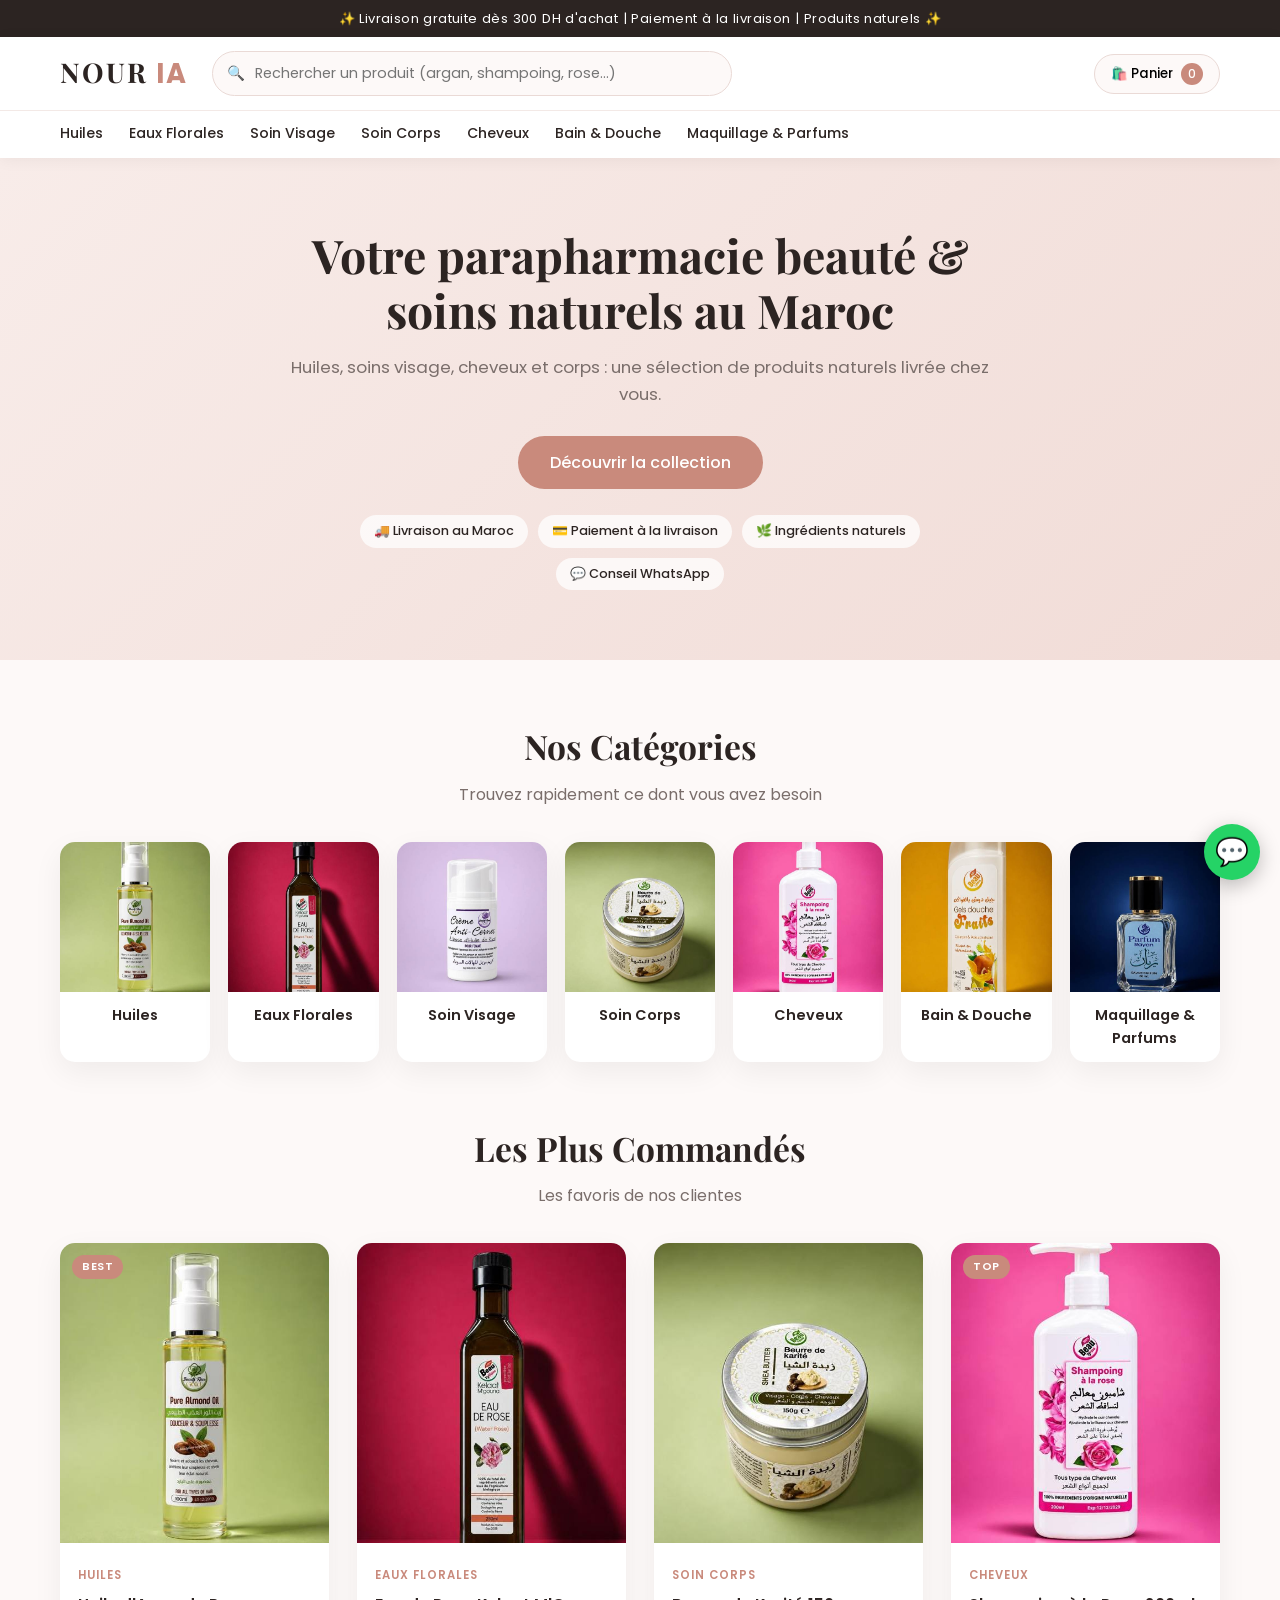
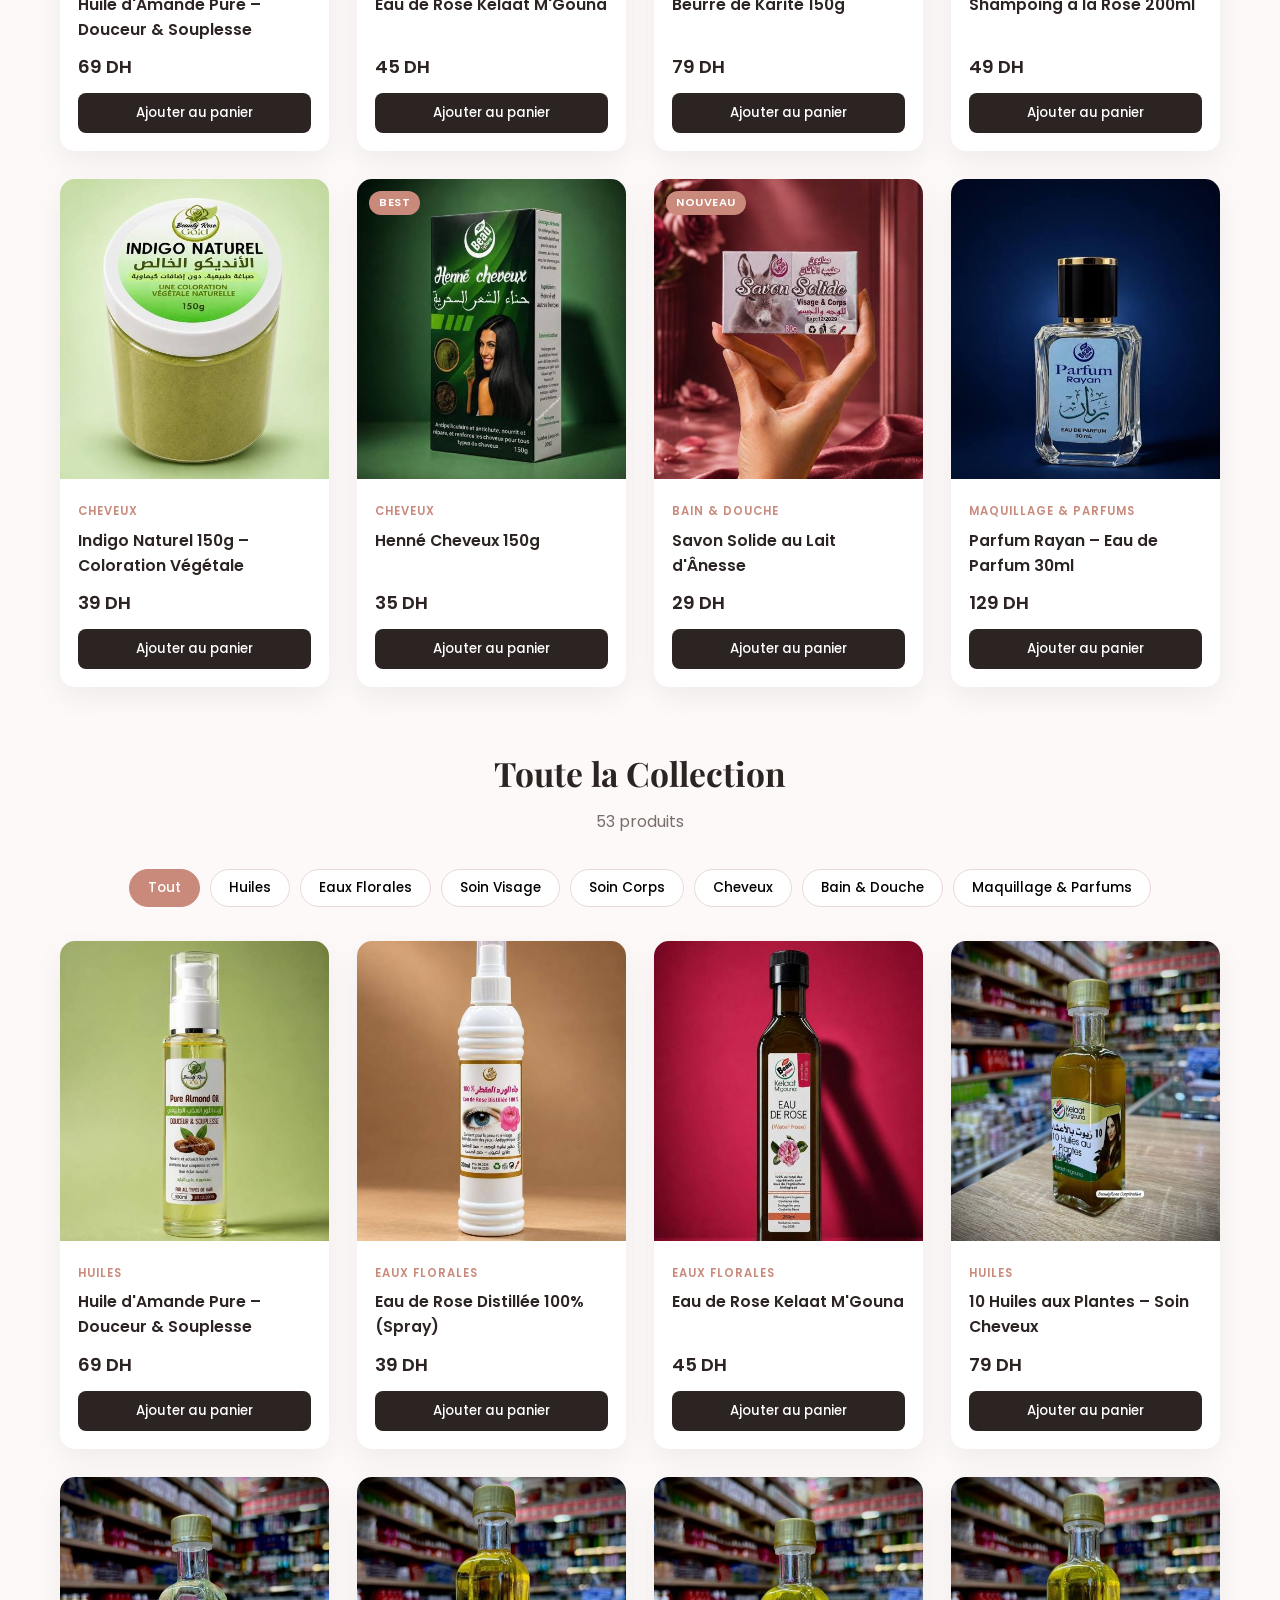
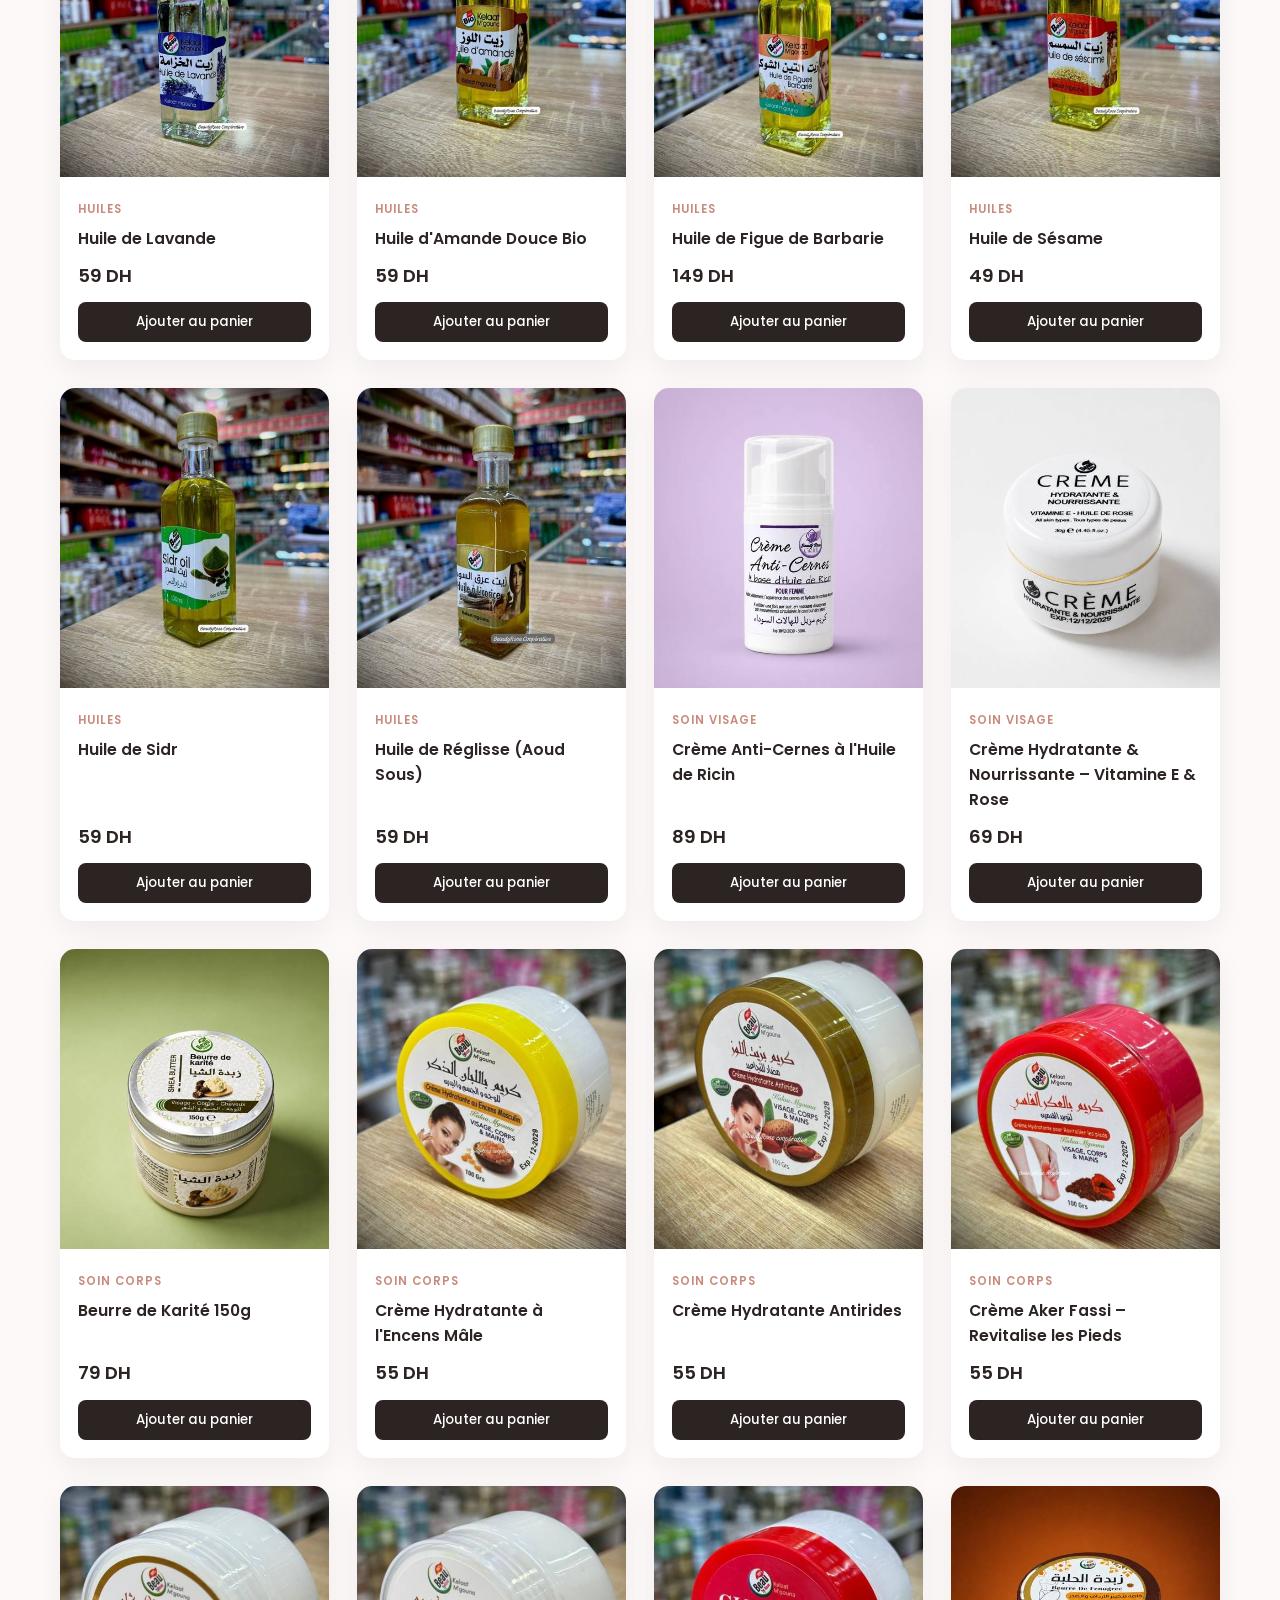
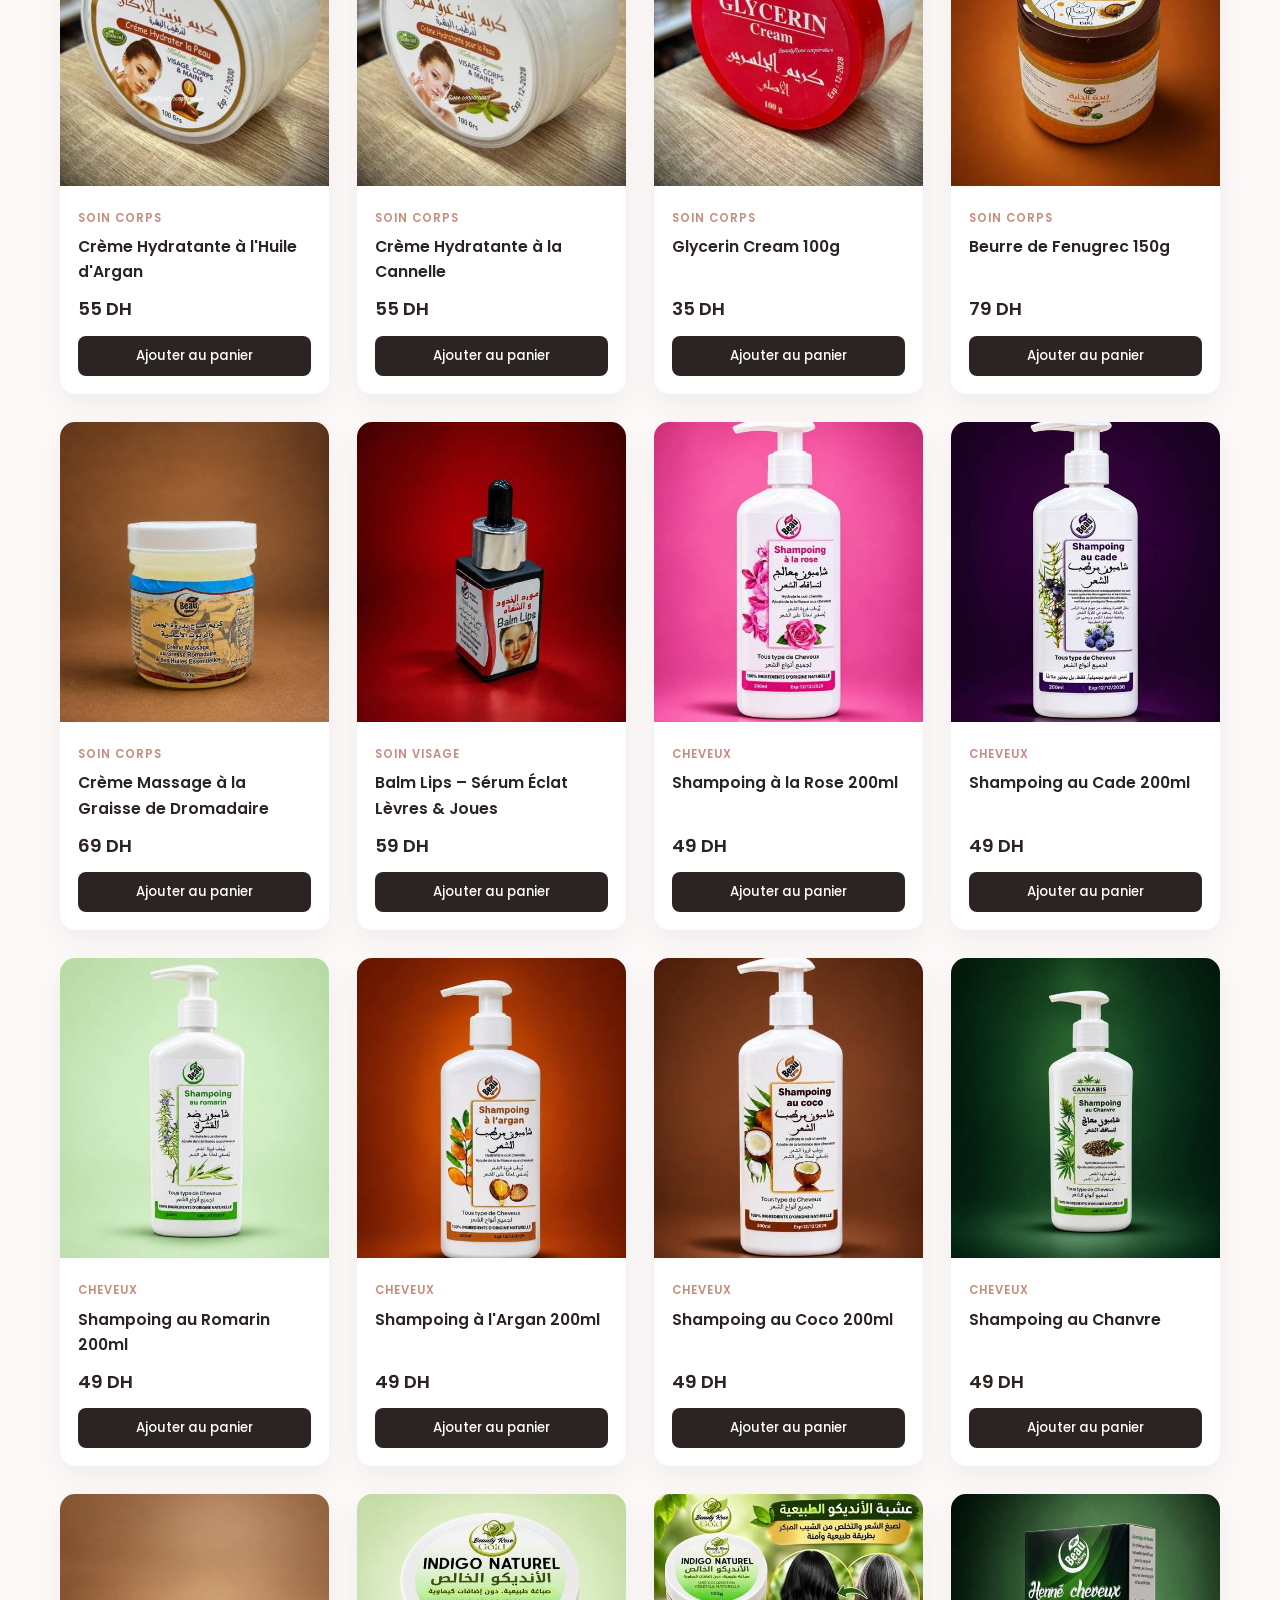
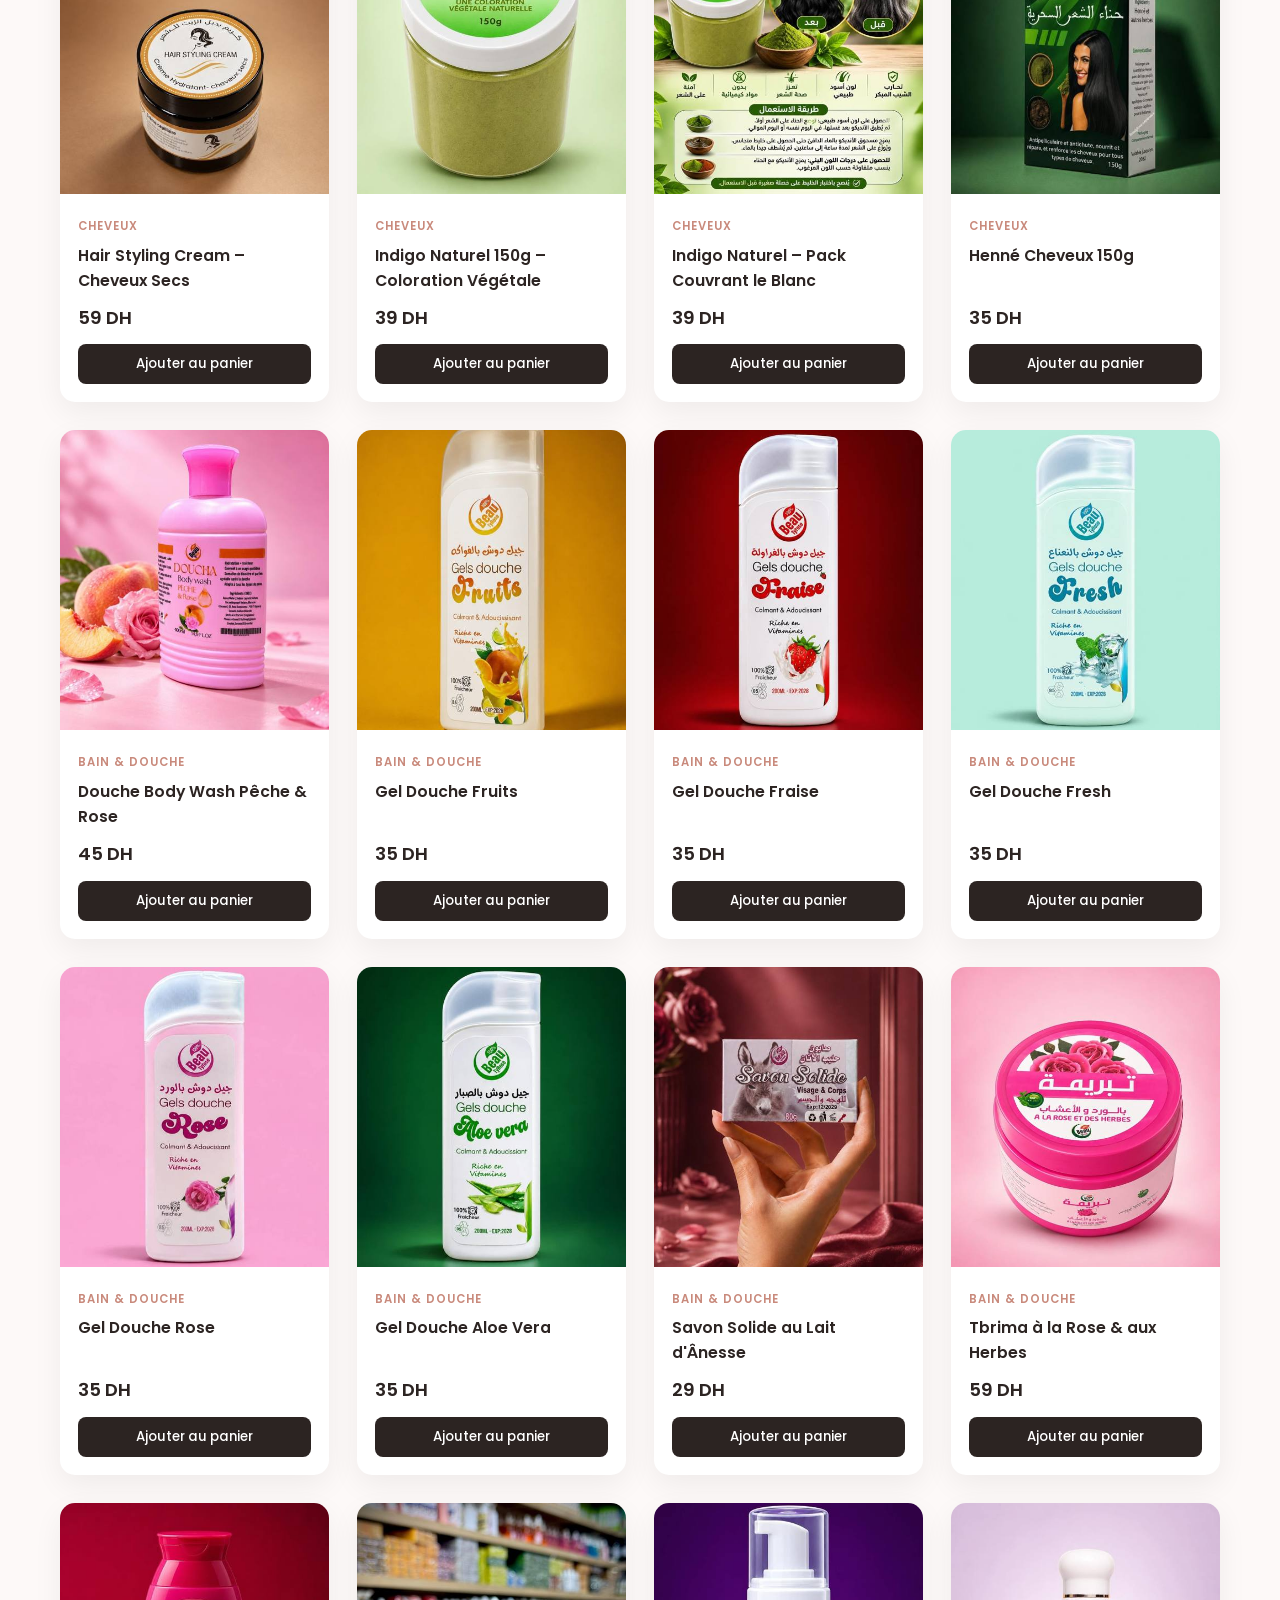
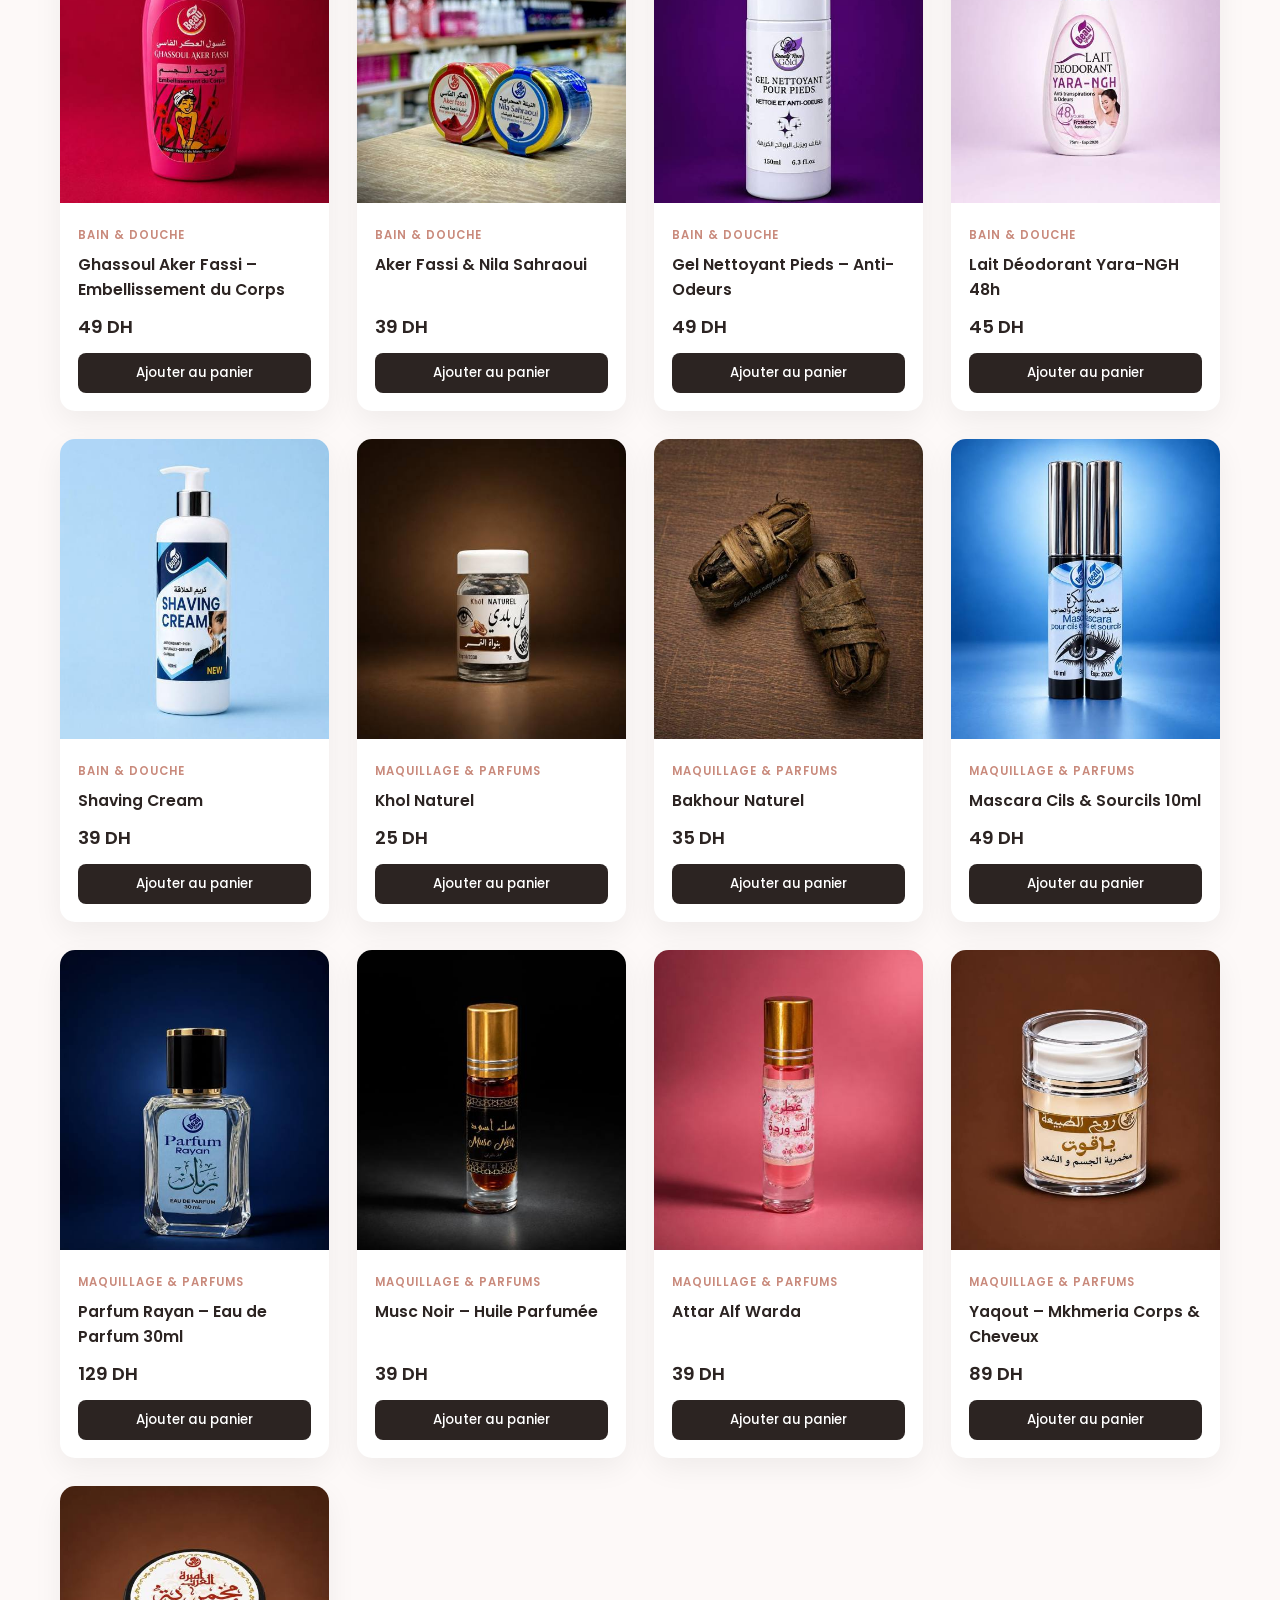
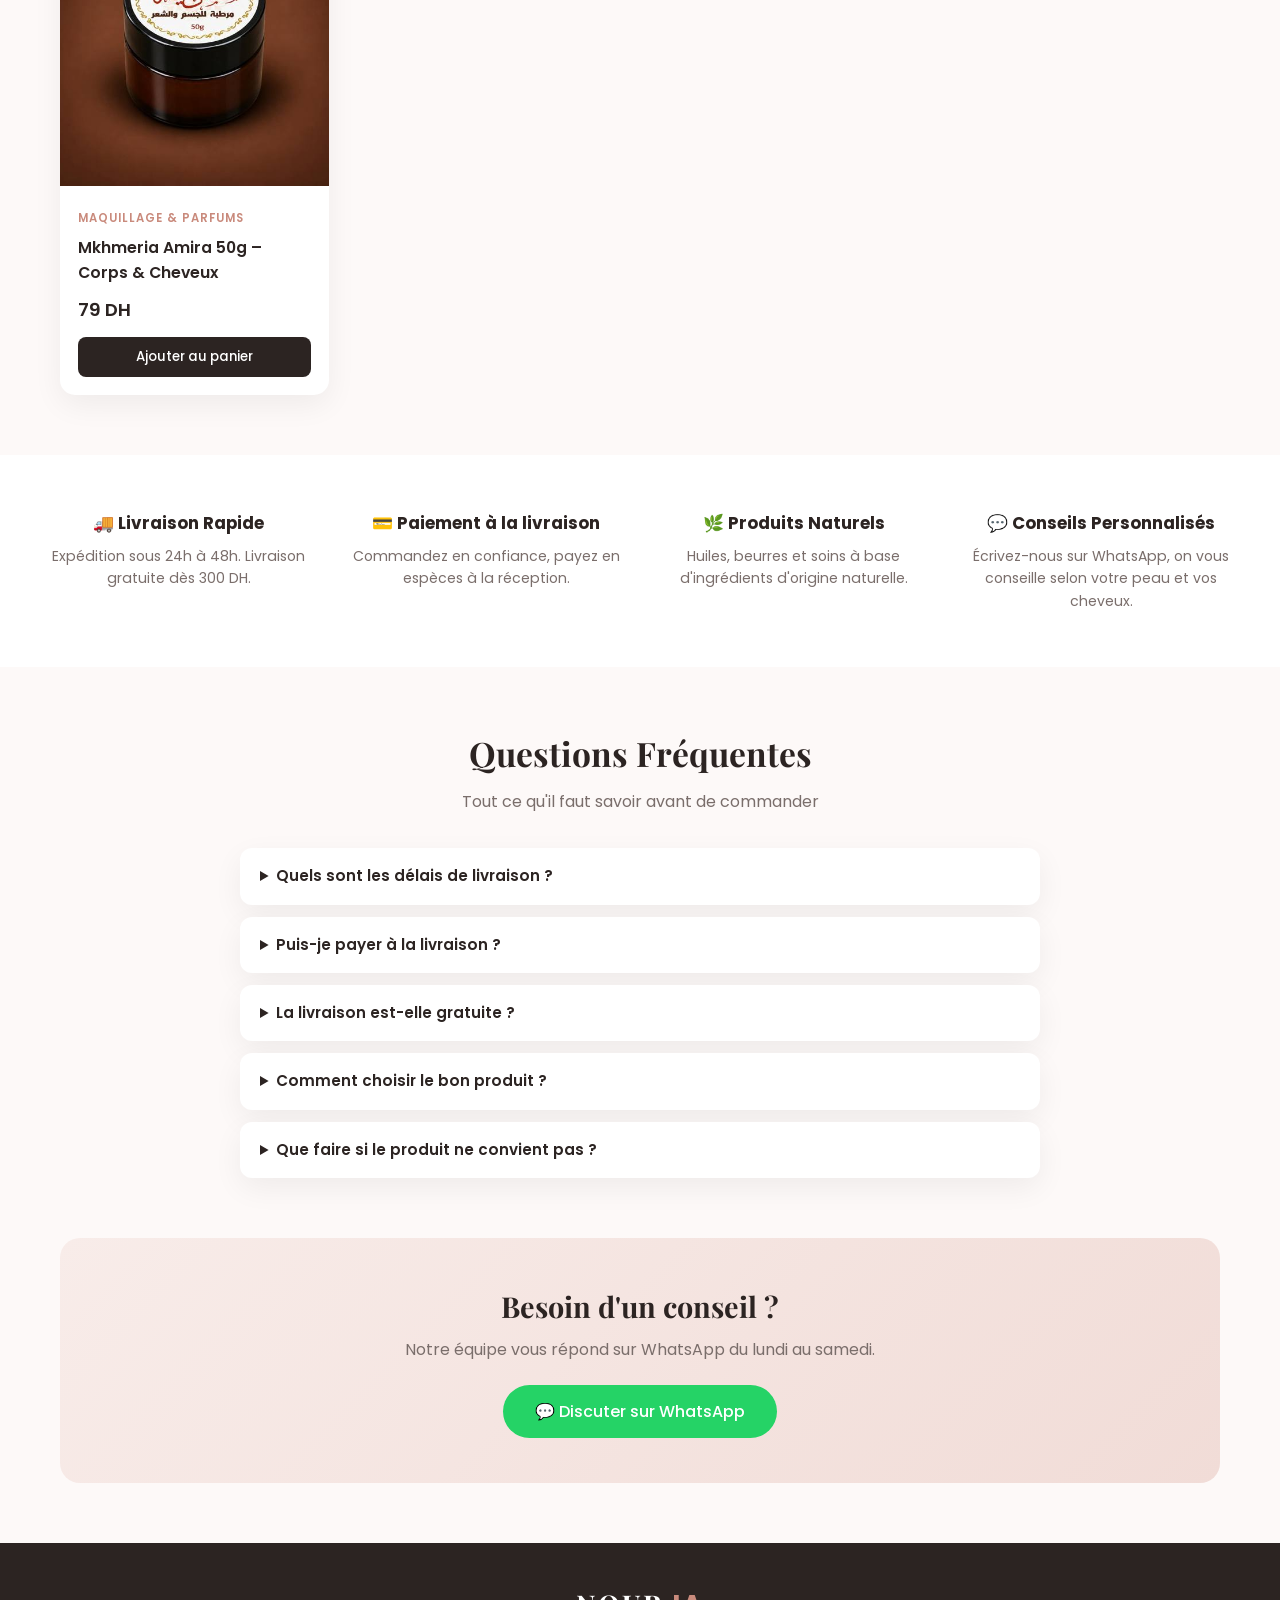
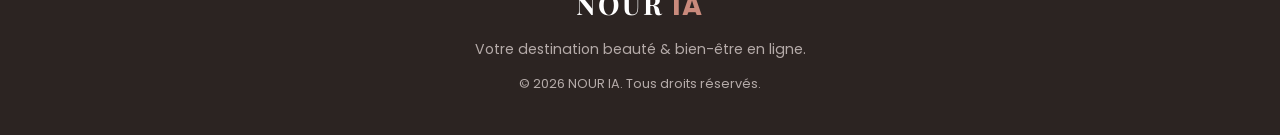
